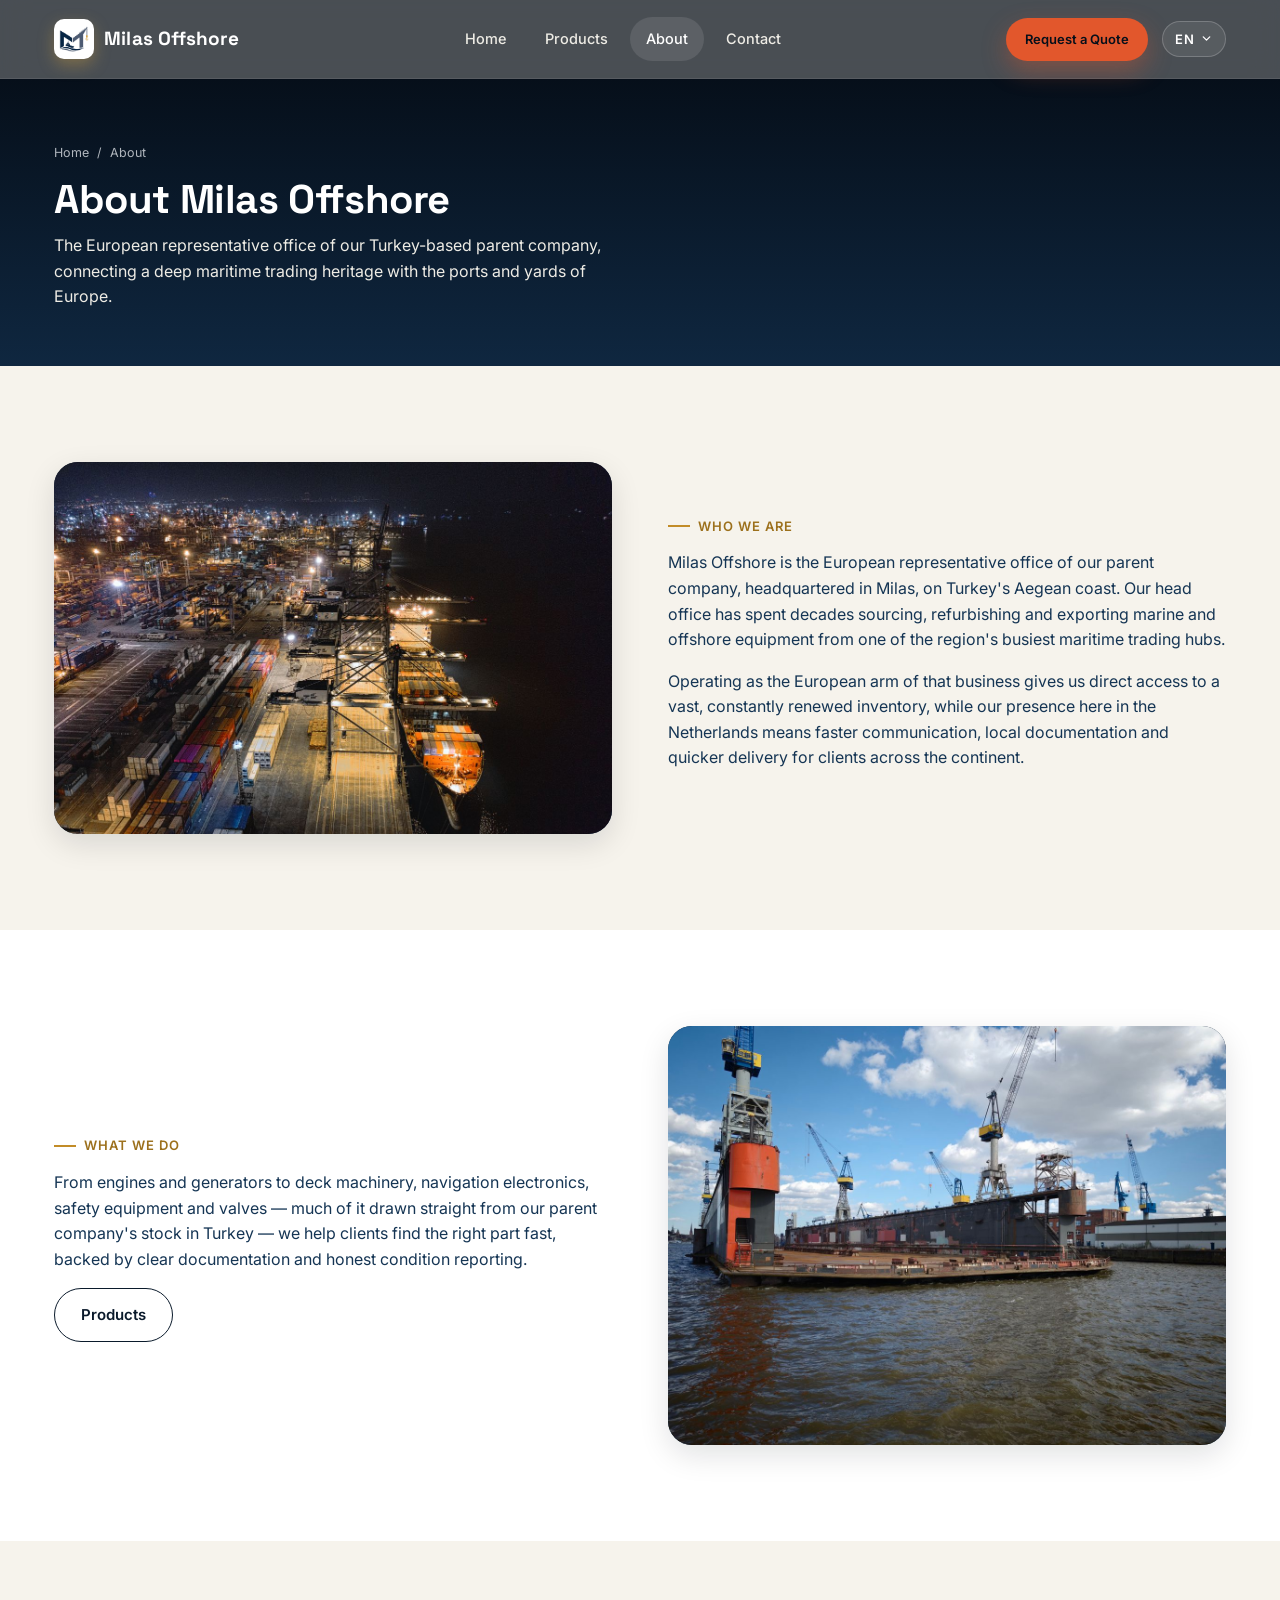
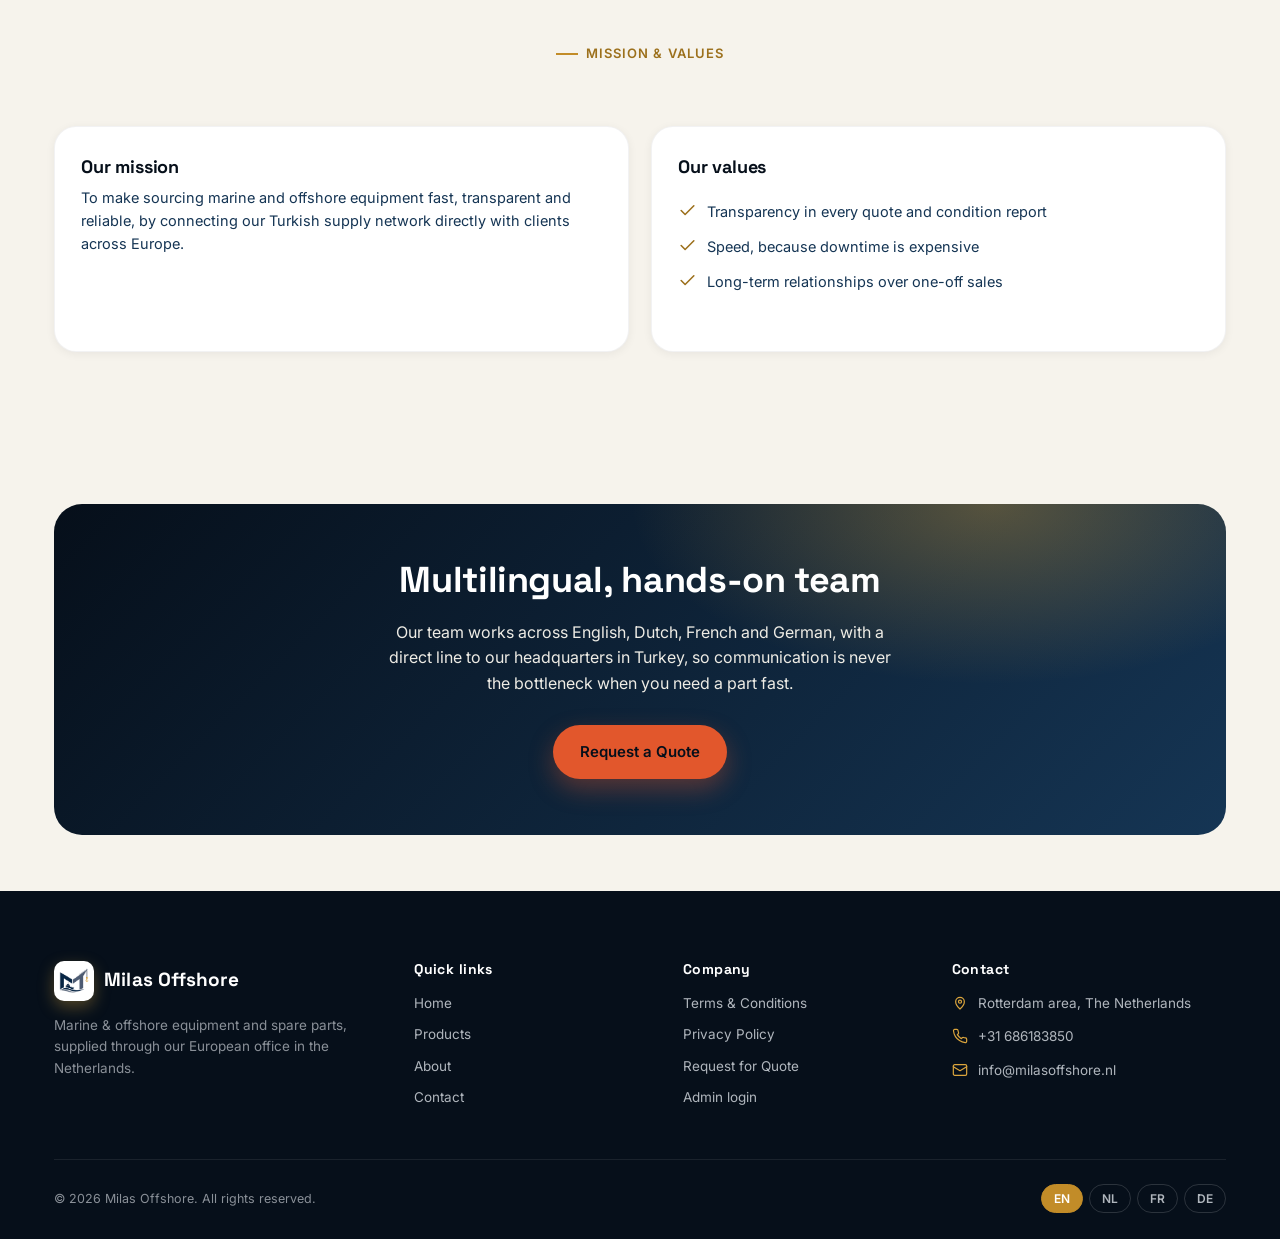
==== about.html @ eb6c444d "Add real photos to About page (port and shipyard)" ====
<!DOCTYPE html>
<html lang="en">
<head>
<meta charset="UTF-8">
<meta name="viewport" content="width=device-width, initial-scale=1.0">
<title data-i18n-title="about_page.title">About | Milas Offshore</title>
<link rel="preconnect" href="https://fonts.googleapis.com">
<link href="https://fonts.googleapis.com/css2?family=Space+Grotesk:wght@500;700&family=Inter:wght@400;500;600;700&display=swap" rel="stylesheet">
<link rel="icon" type="image/png" href="images/favicon.png">
<link rel="stylesheet" href="css/style.css">
</head>
<body>

<header class="site-header">
  <div class="container header-inner">
    <a href="index.html" class="brand">
      <span class="brand-mark"><img src="images/logo-mark.png" alt="Milas Offshore"></span>
      <span class="brand-text" data-i18n="brand.name">Milas Offshore<small data-i18n="brand.sub">Marine &amp; Offshore Supply</small></span>
    </a>
    <nav class="main-nav" data-main-nav>
      <a href="index.html" data-i18n="nav.home">Home</a>
      <a href="products.html" data-i18n="nav.products">Products</a>
      <a href="about.html" data-i18n="nav.about">About</a>
      <a href="contact.html" data-i18n="nav.contact">Contact</a>
    <a href="contact.html" class="nav-cta-mobile" data-i18n="nav.quote">Request a Quote</a>
    </nav>
    <div class="header-actions">
      <a href="contact.html" class="btn btn-primary btn-sm" data-i18n="nav.quote">Request a Quote</a>
      <div class="lang-switch" data-lang-switch>
        <button class="lang-current" data-lang-trigger type="button">
          <span data-lang-label>EN</span>
          <svg viewBox="0 0 24 24" fill="none" stroke="currentColor" stroke-width="2.4"><path d="M6 9l6 6 6-6" stroke-linecap="round" stroke-linejoin="round"/></svg>
        </button>
        <div class="lang-menu">
          <button data-lang-btn="en" type="button">English</button>
          <button data-lang-btn="nl" type="button">Nederlands</button>
          <button data-lang-btn="fr" type="button">Français</button>
          <button data-lang-btn="de" type="button">Deutsch</button>
        </div>
      </div>
      <button class="nav-toggle" data-nav-toggle type="button" aria-label="Menu">
        <svg viewBox="0 0 24 24" fill="none" stroke="currentColor" stroke-width="2"><path d="M4 7h16M4 12h16M4 17h16" stroke-linecap="round"/></svg>
      </button>
    </div>
  </div>
</header>

<section class="page-hero">
  <div class="container">
    <div class="breadcrumb"><a href="index.html" data-i18n="nav.home">Home</a> / <span data-i18n="nav.about">About</span></div>
    <h1 data-i18n="about_page.title">About Milas Offshore</h1>
    <p data-i18n="about_page.lead">The European representative office of our Turkey-based parent company, connecting a deep maritime trading heritage with the ports and yards of Europe.</p>
  </div>
</section>

<section class="section">
  <div class="container split">
    <div class="split-art split-art-photo reveal">
      <img src="images/about-port.jpg" alt="Container port at night">
    </div>
    <div class="reveal">
      <div class="eyebrow" data-i18n="about_page.s1_t">Who we are</div>
      <p data-i18n="about_page.s1_p1">Milas Offshore is the European representative office of our parent company, headquartered in Milas, on Turkey's Aegean coast. Our head office has spent decades sourcing, refurbishing and exporting marine and offshore equipment from one of the region's busiest maritime trading hubs.</p>
      <p data-i18n="about_page.s1_p2">Operating as the European arm of that business gives us direct access to a vast, constantly renewed inventory, while our presence here in the Netherlands means faster communication, local documentation and quicker delivery for clients across the continent.</p>
    </div>
  </div>
</section>

<section class="section" style="background:var(--white);">
  <div class="container split">
    <div class="reveal">
      <div class="eyebrow" data-i18n="about_page.s2_t">What we do</div>
      <p data-i18n="about_page.s2_p1">From engines and generators to deck machinery, navigation electronics, safety equipment and valves — much of it drawn straight from our parent company's stock in Turkey — we help clients find the right part fast, backed by clear documentation and honest condition reporting.</p>
      <a href="products.html" class="btn btn-outline" data-i18n="nav.products">Products</a>
    </div>
    <div class="split-art split-art-photo reveal">
      <img src="images/about-shipyard.jpg" alt="Shipyard with cranes">
    </div>
  </div>
</section>

<section class="section">
  <div class="container">
    <div class="section-head center reveal">
      <div class="eyebrow" data-i18n="about_page.mv_t">Mission &amp; values</div>
    </div>
    <div class="features-grid" style="grid-template-columns:1fr 1fr;">
      <div class="feature-card reveal">
        <h3 data-i18n="about_page.m_t">Our mission</h3>
        <p data-i18n="about_page.m_p">To make sourcing marine and offshore equipment fast, transparent and reliable, by connecting our Turkish supply network directly with clients across Europe.</p>
      </div>
      <div class="feature-card reveal">
        <h3 data-i18n="about_page.v_t">Our values</h3>
        <ul class="checklist">
          <li><svg viewBox="0 0 24 24" fill="none" stroke="currentColor" stroke-width="2"><path d="M20 6L9 17l-5-5" stroke-linecap="round" stroke-linejoin="round"/></svg><span data-i18n="about_page.v1">Transparency in every quote and condition report</span></li>
          <li><svg viewBox="0 0 24 24" fill="none" stroke="currentColor" stroke-width="2"><path d="M20 6L9 17l-5-5" stroke-linecap="round" stroke-linejoin="round"/></svg><span data-i18n="about_page.v2">Speed, because downtime is expensive</span></li>
          <li><svg viewBox="0 0 24 24" fill="none" stroke="currentColor" stroke-width="2"><path d="M20 6L9 17l-5-5" stroke-linecap="round" stroke-linejoin="round"/></svg><span data-i18n="about_page.v3">Long-term relationships over one-off sales</span></li>
        </ul>
      </div>
    </div>
  </div>
</section>

<section class="section-tight">
  <div class="container">
    <div class="cta-banner reveal spotlight">
      <h2 data-i18n="about_page.team_t">Multilingual, hands-on team</h2>
      <p data-i18n="about_page.team_p">Our team works across English, Dutch, French and German, with a direct line to our headquarters in Turkey, so communication is never the bottleneck when you need a part fast.</p>
      <div class="cta-actions">
        <a href="contact.html" class="btn btn-primary" data-i18n="nav.quote">Request a Quote</a>
      </div>
    </div>
  </div>
</section>

<footer class="site-footer">
  <div class="container">
    <div class="footer-grid">
      <div>
        <div class="brand" style="color:#fff;margin-bottom:14px;">
          <span class="brand-mark"><img src="images/logo-mark.png" alt="Milas Offshore"></span>
          <span class="brand-text" data-i18n="brand.name">Milas Offshore</span>
        </div>
        <p data-i18n="footer.tagline">Marine &amp; offshore equipment and spare parts, supplied through our European office in the Netherlands.</p>
      </div>
      <div>
        <h4 data-i18n="footer.links_t">Quick links</h4>
        <div class="footer-links">
          <a href="index.html" data-i18n="footer.l_home">Home</a>
          <a href="products.html" data-i18n="footer.l_products">Products</a>
          <a href="about.html" data-i18n="footer.l_about">About</a>
          <a href="contact.html" data-i18n="footer.l_contact">Contact</a>
        </div>
      </div>
      <div>
        <h4 data-i18n="footer.company_t">Company</h4>
        <div class="footer-links">
          <a href="#" data-i18n="footer.c_terms">Terms &amp; Conditions</a>
          <a href="#" data-i18n="footer.c_privacy">Privacy Policy</a>
          <a href="contact.html" data-i18n="footer.c_rfq">Request for Quote</a>
          <a href="admin.html" data-i18n="footer.l_admin">Admin login</a>
        </div>
      </div>
      <div>
        <h4 data-i18n="footer.contact_t">Contact</h4>
        <ul class="footer-contact">
          <li><svg viewBox="0 0 24 24" fill="none" stroke="currentColor" stroke-width="1.8"><path d="M12 21s-6.5-5.7-6.5-11A6.5 6.5 0 1118.5 10c0 5.3-6.5 11-6.5 11z"/><circle cx="12" cy="10" r="2.3"/></svg><span data-i18n="footer.addr">Rotterdam area, The Netherlands</span></li>
          <li><svg viewBox="0 0 24 24" fill="none" stroke="currentColor" stroke-width="1.8"><path d="M22 16.9v3a2 2 0 01-2.2 2 19.8 19.8 0 01-8.6-3 19.5 19.5 0 01-6-6 19.8 19.8 0 01-3-8.7A2 2 0 014.1 2h3a2 2 0 012 1.7c.1 1 .3 2 .7 2.9a2 2 0 01-.4 2.1L8 10a16 16 0 006 6l1.3-1.4a2 2 0 012.1-.4c.9.4 1.9.6 2.9.7a2 2 0 011.7 2z" stroke-linecap="round" stroke-linejoin="round"/></svg><span data-i18n="footer.phone">+31 686183850</span></li>
          <li><svg viewBox="0 0 24 24" fill="none" stroke="currentColor" stroke-width="1.8"><rect x="2" y="4" width="20" height="16" rx="2"/><path d="M2 7l10 6 10-6" stroke-linecap="round" stroke-linejoin="round"/></svg><span data-i18n="footer.email">info@milasoffshore.nl</span></li>
        </ul>
      </div>
    </div>
    <div class="footer-bottom">
      <span>&copy; <span data-year>2026</span> <span data-i18n="brand.name">Milas Offshore</span>. <span data-i18n="footer.rights">All rights reserved.</span></span>
      <div class="footer-lang">
        <button data-lang-btn="en" type="button">EN</button>
        <button data-lang-btn="nl" type="button">NL</button>
        <button data-lang-btn="fr" type="button">FR</button>
        <button data-lang-btn="de" type="button">DE</button>
      </div>
    </div>
  </div>
</footer>

<script src="js/i18n.js"></script>
<script src="js/main.js"></script>
</body>
</html>
---- css/style.css ----
/* ==========================================================================
   Milas Offshore, Design System
   ========================================================================== */

:root{
  --navy-950:#060f1a;
  --navy-900:#0a1a2b;
  --navy-800:#0f2740;
  --navy-700:#153554;
  --navy-600:#1c4468;
  --steel-400:#8a9098;
  --steel-300:#b0b6bd;
  --steel-100:#eeece5;
  --off-white:#f6f3ec;
  --white:#ffffff;
  --teal-400:#dba53d;
  --teal-500:#c28c28;
  --teal-600:#9c701c;
  --amber-500:#e2572c;
  --amber-600:#c2431e;
  --success:#5a9c6e;

  --font-head: 'Space Grotesk', 'Segoe UI', system-ui, -apple-system, sans-serif;
  --font-body: 'Inter', 'Segoe UI', system-ui, -apple-system, sans-serif;

  --container: 1220px;
  --radius-sm: 8px;
  --radius-md: 14px;
  --radius-lg: 22px;
  --shadow-sm: 0 2px 10px rgba(6,15,26,0.06);
  --shadow-md: 0 10px 30px rgba(6,15,26,0.12);
  --shadow-lg: 0 20px 60px rgba(6,15,26,0.22);
  --ease: cubic-bezier(.22,.9,.32,1);
}

*,*::before,*::after{ box-sizing:border-box; }
html{ scroll-behavior:smooth; }
body{
  margin:0;
  font-family:var(--font-body);
  color:var(--navy-900);
  background:var(--off-white);
  line-height:1.6;
  -webkit-font-smoothing:antialiased;
}
h1,h2,h3,h4{
  font-family:var(--font-head);
  line-height:1.15;
  margin:0 0 .5em;
  letter-spacing:-0.01em;
  color:var(--navy-950);
}
p{ margin:0 0 1em; color:var(--navy-700); }
a{ color:inherit; text-decoration:none; }
img{ max-width:100%; display:block; }
ul{ list-style:none; margin:0; padding:0; }
button{ font-family:inherit; cursor:pointer; }
[data-i18n], [data-i18n-ph]{ transition:opacity .15s ease; }

.container{ width:100%; max-width:var(--container); margin:0 auto; padding:0 24px; }
.section{ padding:96px 0; }
.section-tight{ padding:56px 0; }
@media (max-width:768px){
  .section{ padding:64px 0; }
}

.eyebrow{
  display:inline-flex; align-items:center; gap:8px;
  font-size:13px; font-weight:600; letter-spacing:.08em; text-transform:uppercase;
  color:var(--teal-600);
  margin-bottom:14px;
}
.eyebrow::before{
  content:""; width:22px; height:2px; background:var(--teal-500); display:inline-block;
}
.section-head{ max-width:640px; margin-bottom:48px; }
.section-head.center{ margin-left:auto; margin-right:auto; text-align:center; }
.section-head h2{ font-size:clamp(28px,3.6vw,42px); }
.section-head p{ font-size:17px; }

/* Buttons */
.btn{
  display:inline-flex; align-items:center; justify-content:center; gap:8px;
  padding:14px 26px; border-radius:999px; font-weight:600; font-size:15px;
  border:1px solid transparent; transition:transform .25s var(--ease), box-shadow .25s var(--ease), background .2s ease, color .2s ease, border-color .2s ease;
  white-space:nowrap;
}
.btn-primary{ background:var(--amber-500); color:var(--navy-950); box-shadow:0 10px 24px rgba(226,87,44,.35); }
.btn-primary:hover{ background:var(--amber-600); box-shadow:0 14px 30px rgba(226,87,44,.42); }
.btn-ghost{ background:rgba(255,255,255,.08); color:var(--white); border-color:rgba(255,255,255,.35); backdrop-filter:blur(6px); }
.btn-ghost:hover{ background:rgba(255,255,255,.18); }
.btn-dark{ background:var(--navy-900); color:var(--white); }
.btn-dark:hover{ background:var(--navy-800); transform:translateY(-2px); }
.btn-outline{ background:transparent; color:var(--navy-900); border-color:var(--navy-900); }
.btn-outline:hover{ background:var(--navy-900); color:var(--white); }
.btn-whatsapp{ background:#25D366; color:#fff; box-shadow:0 10px 24px rgba(37,211,102,.35); }
.btn-whatsapp:hover{ background:#1ebe57; transform:translateY(-2px); box-shadow:0 14px 30px rgba(37,211,102,.42); }
.btn-sm{ padding:10px 18px; font-size:13px; }
.btn-block{ width:100%; }

/* ---------------- Header ---------------- */
.site-header{
  position:sticky; top:0; z-index:100;
  background:rgba(6,15,26,.72);
  backdrop-filter:blur(14px) saturate(140%);
  border-bottom:1px solid rgba(255,255,255,.08);
}
.header-inner{ display:flex; align-items:center; justify-content:space-between; height:78px; }
.brand{ display:flex; align-items:center; gap:10px; color:var(--white); }
.brand-mark{
  width:40px; height:40px; border-radius:10px;
  background:#fff;
  display:flex; align-items:center; justify-content:center;
  box-shadow:0 6px 16px rgba(219,165,61,.35);
  padding:5px; flex-shrink:0;
}
.brand-mark svg{ width:22px; height:22px; }
.brand-mark img{ width:100%; height:100%; object-fit:contain; display:block; }
.brand-text{ font-family:var(--font-head); font-weight:700; font-size:19px; letter-spacing:.01em; }
.brand-text small{ display:block; font-family:var(--font-body); font-weight:500; font-size:10.5px; letter-spacing:.14em; text-transform:uppercase; color:var(--steel-300); }

.main-nav{ display:flex; align-items:center; gap:6px; }
.main-nav a{
  color:var(--steel-100); font-size:14.5px; font-weight:500; padding:10px 16px; border-radius:999px;
  transition:background .2s ease, color .2s ease;
}
.main-nav a:hover, .main-nav a.active{ background:rgba(255,255,255,.1); color:var(--white); }

.header-actions{ display:flex; align-items:center; gap:14px; }

.lang-switch{ position:relative; }
.lang-current{
  display:flex; align-items:center; gap:6px;
  color:var(--white); background:rgba(255,255,255,.08); border:1px solid rgba(255,255,255,.2);
  padding:9px 12px; border-radius:999px; font-size:13px; font-weight:600; letter-spacing:.03em;
}
.lang-current svg{ width:13px; height:13px; transition:transform .2s ease; }
.lang-switch.open .lang-current svg{ transform:rotate(180deg); }
.lang-menu{
  position:absolute; top:calc(100% + 8px); right:0; min-width:168px;
  background:var(--white); border-radius:12px; box-shadow:var(--shadow-lg);
  padding:6px; opacity:0; visibility:hidden; transform:translateY(-6px);
  transition:opacity .18s ease, transform .18s ease, visibility .18s ease;
}
.lang-switch.open .lang-menu{ opacity:1; visibility:visible; transform:translateY(0); }
.lang-menu button{
  display:flex; align-items:center; gap:10px; width:100%; padding:10px 12px; border:none; background:none;
  border-radius:8px; font-size:13.5px; font-weight:600; color:var(--navy-800); text-align:left;
}
.lang-menu button:hover{ background:var(--off-white); }
.lang-menu button .flag{ font-size:16px; }
.lang-menu button.is-active{ color:var(--teal-600); background:rgba(194,140,40,.08); }

.nav-toggle{ display:none; width:42px; height:42px; align-items:center; justify-content:center; border-radius:10px; background:rgba(255,255,255,.08); border:1px solid rgba(255,255,255,.2); }
.nav-toggle svg{ width:20px; height:20px; color:#fff; }

@media (max-width:960px){
  /* backdrop-filter on .site-header creates a CSS containing block for any
     fixed-position descendant, which would otherwise trap .main-nav inside
     the header's own box instead of the full viewport, so drop it here and
     rely on a solid background for the sticky header while the menu can open. */
  .site-header{ backdrop-filter:none; background:rgba(6,15,26,.97); }
  .main-nav{ position:fixed; inset:78px 0 0 0; background:var(--navy-950); flex-direction:column; align-items:stretch; padding:18px; gap:2px; transform:translateY(-8px); opacity:0; visibility:hidden; transition:all .25s ease; }
  .main-nav.open{ transform:translateY(0); opacity:1; visibility:visible; }
  .main-nav a{ padding:16px; font-size:16px; border-bottom:1px solid rgba(255,255,255,.06); border-radius:0; }
  .nav-toggle{ display:flex; flex-shrink:0; }
}
@media (max-width:640px){
  .header-actions{ gap:8px; }
  .header-actions .btn-primary{ display:none; }
  .lang-current{ padding:9px 10px; }
  .nav-cta-mobile{ display:block !important; color:var(--amber-500) !important; }
}
.nav-cta-mobile{ display:none; }
@media (max-width:480px){
  .brand-text small{ display:none; }
  .brand-text{ font-size:15px; white-space:nowrap; }
  .header-inner{ height:66px; }
  .main-nav{ inset:66px 0 0 0; }
}

/* ---------------- Hero ---------------- */
.hero{
  position:relative; overflow:hidden; color:var(--white);
  background:
    radial-gradient(1100px 560px at 85% -10%, rgba(219,165,61,.30), transparent 60%),
    radial-gradient(900px 500px at -10% 110%, rgba(28,68,104,.55), transparent 60%),
    linear-gradient(180deg, var(--navy-950), var(--navy-900) 60%, var(--navy-800));
  padding:120px 0 60px;
}
.hero::before{
  content:""; position:absolute; inset:0; opacity:.35; pointer-events:none;
  background-image:
    linear-gradient(rgba(255,255,255,.045) 1px, transparent 1px),
    linear-gradient(90deg, rgba(255,255,255,.045) 1px, transparent 1px);
  background-size:44px 44px;
  mask-image:linear-gradient(180deg, transparent, rgba(0,0,0,.9) 30%, transparent 85%);
}
.hero-grid{ position:relative; display:grid; grid-template-columns:1.05fr .95fr; gap:48px; align-items:center; }
@media (max-width:960px){ .hero-grid{ grid-template-columns:1fr; } }

.hero-badge{
  display:inline-flex; align-items:center; gap:8px; padding:8px 14px; border-radius:999px;
  background:rgba(255,255,255,.08); border:1px solid rgba(255,255,255,.18); font-size:12.5px; font-weight:600;
  letter-spacing:.04em; margin-bottom:22px; color:var(--teal-400);
}
.hero-badge .dot{ width:7px; height:7px; border-radius:50%; background:var(--teal-400); box-shadow:0 0 0 4px rgba(219,165,61,.25); }
.hero h1{ font-size:clamp(36px,5vw,58px); color:var(--white); margin-bottom:22px; }
.hero h1 em{ font-style:normal; background:linear-gradient(90deg,var(--teal-400),#f0d9a0); -webkit-background-clip:text; background-clip:text; color:transparent; }
.hero p.lead{ font-size:18px; color:var(--steel-100); max-width:520px; margin-bottom:34px; }
.hero-ctas{ display:flex; flex-wrap:wrap; gap:14px; margin-bottom:52px; }

.hero-stats{ display:grid; grid-template-columns:repeat(2,1fr); gap:14px; max-width:320px; }
.stat{ padding:16px 6px; border-radius:14px; background:rgba(255,255,255,.05); border:1px solid rgba(255,255,255,.1); text-align:left; }
.stat b{ display:block; font-family:var(--font-head); font-size:clamp(20px,2.4vw,28px); color:var(--white); }
.stat span{ font-size:12px; color:var(--steel-300); }
@media (max-width:640px){ .hero-stats{ grid-template-columns:repeat(2,1fr);} }

.hero-visual{ position:relative; }
.hero-panel{
  position:relative; border-radius:24px; background:linear-gradient(160deg, rgba(255,255,255,.09), rgba(255,255,255,.02));
  border:1px solid rgba(255,255,255,.14); padding:26px; box-shadow:var(--shadow-lg);
}
.hero-panel svg{ width:100%; height:auto; display:block; }
.hero-float{
  position:absolute; padding:12px 16px; border-radius:14px; background:var(--white); color:var(--navy-900);
  box-shadow:var(--shadow-lg); display:flex; align-items:center; gap:10px; font-size:13px; font-weight:700;
  animation:float 5s ease-in-out infinite;
}
.hero-float.f1{ top:-18px; left:-18px; animation-delay:.2s; }
.hero-float.f2{ bottom:-16px; right:-14px; animation-delay:1s; }
.hero-float .ico{ width:34px; height:34px; border-radius:10px; display:flex; align-items:center; justify-content:center; background:rgba(194,140,40,.12); color:var(--teal-600); }
.hero-float .ico svg{ width:18px; height:18px; }
.hero-float small{ display:block; font-weight:500; color:var(--steel-400); font-size:11px; }
@keyframes float{ 0%,100%{ transform:translateY(0);} 50%{ transform:translateY(-10px);} }

.scroll-cue{ position:relative; margin-top:40px; display:flex; align-items:center; gap:10px; color:var(--steel-300); font-size:12.5px; letter-spacing:.05em; }
.scroll-cue .line{ width:34px; height:1px; background:rgba(255,255,255,.35); position:relative; overflow:hidden; }
.scroll-cue .line::after{ content:""; position:absolute; inset:0; width:40%; background:var(--teal-400); animation:scrollx 1.8s ease-in-out infinite; }
@keyframes scrollx{ 0%{ transform:translateX(-100%);} 100%{ transform:translateX(250%);} }

/* ---------------- Trust strip ---------------- */
.trust-strip{ background:var(--navy-900); padding:22px 0; border-top:1px solid rgba(255,255,255,.06); }
.trust-strip .container{ display:flex; align-items:center; justify-content:center; gap:44px; flex-wrap:wrap; }
.trust-strip span{ color:var(--steel-400); font-size:12.5px; letter-spacing:.14em; text-transform:uppercase; font-weight:600; }

/* ---------------- Feature cards ---------------- */
.features-grid{ display:grid; grid-template-columns:repeat(4,1fr); gap:22px; }
@media (max-width:960px){ .features-grid{ grid-template-columns:repeat(2,1fr);} }
@media (max-width:560px){ .features-grid{ grid-template-columns:1fr;} }
.feature-card{
  background:var(--white); border-radius:var(--radius-lg); padding:30px 26px; box-shadow:var(--shadow-sm);
  border:1px solid rgba(6,15,26,.05); transition:transform .3s var(--ease), box-shadow .3s var(--ease);
}
.feature-card:hover{ transform:translateY(-6px); box-shadow:var(--shadow-md); }
.feature-ico{
  width:52px; height:52px; border-radius:14px; display:flex; align-items:center; justify-content:center;
  background:linear-gradient(135deg,var(--navy-800),var(--navy-600)); color:var(--teal-400); margin-bottom:18px;
}
.feature-ico svg{ width:26px; height:26px; }
.feature-card h3{ font-size:18px; margin-bottom:8px; }
.feature-card p{ font-size:14.5px; margin:0; }

/* ---------------- reveal ---------------- */
.reveal{ opacity:0; transform:translateY(26px); transition:opacity .7s var(--ease), transform .7s var(--ease); }
.reveal.in{ opacity:1; transform:translateY(0); }
.stagger > *{ transition-delay:calc(var(--i,0) * 80ms); }

/* ---------------- Products / catalog ---------------- */
.catalog-toolbar{
  display:flex; gap:14px; flex-wrap:wrap; align-items:center; justify-content:space-between;
  background:var(--white); border-radius:18px; padding:16px; box-shadow:var(--shadow-sm); margin-bottom:34px;
  border:1px solid rgba(6,15,26,.05);
}
.search-box{ position:relative; flex:1; min-width:220px; }
.search-box svg{ position:absolute; left:14px; top:50%; transform:translateY(-50%); width:17px; height:17px; color:var(--steel-400); }
.search-box input{
  width:100%; padding:12px 14px 12px 40px; border-radius:999px; border:1px solid rgba(6,15,26,.12);
  font-size:14px; font-family:inherit; background:var(--off-white);
}
.search-box input:focus{ outline:2px solid var(--teal-400); outline-offset:1px; }
.filter-chips{ display:flex; gap:8px; flex-wrap:wrap; }
.chip{
  display:inline-flex; align-items:center; gap:6px;
  padding:9px 16px; border-radius:999px; background:var(--off-white); border:1px solid rgba(6,15,26,.1);
  font-size:13px; font-weight:600; color:var(--navy-700); transition:all .2s ease;
}
.chip svg{ width:13px; height:13px; flex-shrink:0; }
.chip.is-active, .chip:hover{ background:var(--navy-900); color:var(--white); border-color:var(--navy-900); }

.product-grid{ display:grid; grid-template-columns:repeat(3,1fr); gap:24px; }
@media (max-width:960px){ .product-grid{ grid-template-columns:repeat(2,1fr);} }
@media (max-width:640px){ .product-grid{ grid-template-columns:1fr;} }

.product-card{
  background:var(--white); border-radius:var(--radius-lg); overflow:hidden; box-shadow:var(--shadow-sm);
  border:1px solid rgba(6,15,26,.05); transition:transform .3s var(--ease), box-shadow .3s var(--ease); display:flex; flex-direction:column;
}
.product-card:hover{ transform:translateY(-6px); box-shadow:var(--shadow-md); }
.product-card-link{ display:flex; flex-direction:column; flex:1; color:inherit; text-decoration:none; }
.product-thumb{
  aspect-ratio:4/3; position:relative; display:flex; align-items:center; justify-content:center;
  background:linear-gradient(145deg,var(--navy-800),var(--navy-600));
}
.product-thumb svg{ width:46%; height:46%; color:rgba(255,255,255,.85); }
.product-thumb.has-photo{ background:var(--navy-950); }
.product-thumb img{ width:100%; height:100%; object-fit:cover; display:block; }
.product-badge{ position:absolute; top:12px; left:12px; background:rgba(255,255,255,.92); color:var(--navy-900); font-size:11px; font-weight:700; padding:5px 10px; border-radius:999px; text-transform:uppercase; letter-spacing:.04em; }
.product-cond{ position:absolute; top:12px; right:12px; background:var(--teal-500); color:#fff; font-size:11px; font-weight:700; padding:5px 10px; border-radius:999px; }
.product-body{ padding:20px 20px 0; display:flex; flex-direction:column; gap:8px; flex:1; }
.product-body h3{ font-size:16.5px; margin:0; }
.product-body p{ font-size:13.5px; margin:0; flex:1; }
.product-meta{ display:flex; align-items:center; gap:8px; margin:14px 20px 20px; padding-top:14px; border-top:1px dashed rgba(6,15,26,.1); }
.product-meta .btn-outline{ flex:1; }
.product-meta .btn-whatsapp{ padding:10px 12px; flex-shrink:0; }
.product-loc{ font-size:12px; color:var(--steel-400); display:flex; align-items:center; gap:5px; }
.product-loc svg{ width:13px; height:13px; }

.empty-state{ text-align:center; padding:60px 20px; color:var(--steel-400); }

/* ---------------- Process / steps ---------------- */
.steps{ display:grid; grid-template-columns:repeat(3,1fr); gap:22px; counter-reset:step; }
@media (max-width:900px){ .steps{ grid-template-columns:repeat(2,1fr);} }
@media (max-width:520px){ .steps{ grid-template-columns:1fr;} }
.step{ position:relative; padding:28px 22px; border-radius:18px; background:var(--white); border:1px solid rgba(6,15,26,.06); }
.step-num{ font-family:var(--font-head); font-size:32px; color:rgba(15,39,64,.12); font-weight:700; margin-bottom:6px; }
.step h3{ font-size:16px; margin-bottom:6px; }
.step p{ font-size:13.5px; margin:0; }

/* ---------------- Split / about teaser ---------------- */
.split{ display:grid; grid-template-columns:1fr 1fr; gap:56px; align-items:center; }
@media (max-width:900px){ .split{ grid-template-columns:1fr; } }
.split-art{
  border-radius:24px; background:linear-gradient(160deg,var(--navy-900),var(--navy-700)); padding:34px;
  display:flex; align-items:center; justify-content:center; min-height:320px; box-shadow:var(--shadow-md);
}
.split-art svg{ width:80%; height:auto; }
.split-art-photo{ padding:0; overflow:hidden; }
.split-art-photo img{ width:100%; height:100%; min-height:320px; object-fit:cover; display:block; }

.detail-gallery-main{
  border-radius:24px; overflow:hidden; background:var(--navy-950); box-shadow:var(--shadow-md);
  aspect-ratio:4/3; display:flex; align-items:center; justify-content:center;
}
.detail-gallery-main img{ width:100%; height:100%; object-fit:cover; display:block; }
.detail-gallery-thumbs{ display:flex; gap:10px; margin-top:12px; flex-wrap:wrap; }
.detail-gallery-thumb{
  width:64px; height:64px; border-radius:10px; overflow:hidden; padding:0; border:2px solid transparent;
  background:var(--navy-950); cursor:pointer; opacity:.65; transition:opacity .2s ease, border-color .2s ease;
}
.detail-gallery-thumb img{ width:100%; height:100%; object-fit:cover; display:block; }
.detail-gallery-thumb:hover{ opacity:.9; }
.detail-gallery-thumb.is-active{ opacity:1; border-color:var(--teal-500); }

.checklist{ display:flex; flex-direction:column; gap:12px; margin:22px 0 28px; }
.checklist li{ display:flex; align-items:flex-start; gap:10px; font-size:14.5px; color:var(--navy-700); }
.checklist svg{ width:19px; height:19px; color:var(--teal-600); flex-shrink:0; margin-top:1px; }

/* ---------------- CTA banner ---------------- */
.cta-banner{
  border-radius:28px; padding:56px; text-align:center; color:var(--white); position:relative; overflow:hidden;
  background:linear-gradient(135deg,var(--navy-950),var(--navy-700));
}
.cta-banner::after{ content:""; position:absolute; inset:0; background:radial-gradient(600px 300px at 80% 0%, rgba(219,165,61,.35), transparent 60%); }
.cta-banner > *{ position:relative; }
.cta-banner h2{ color:var(--white); font-size:clamp(24px,3.4vw,36px); }
.cta-banner p{ color:var(--steel-100); max-width:520px; margin:0 auto 28px; }
.cta-actions{ display:flex; gap:14px; justify-content:center; flex-wrap:wrap; }

/* ---------------- Footer ---------------- */
.site-footer{ background:var(--navy-950); color:var(--steel-300); padding:70px 0 26px; }
.footer-grid{ display:grid; grid-template-columns:1.4fr 1fr 1fr 1.2fr; gap:40px; margin-bottom:50px; }
@media (max-width:860px){ .footer-grid{ grid-template-columns:1fr 1fr; } }
@media (max-width:560px){ .footer-grid{ grid-template-columns:1fr; } }
.footer-grid h4{ color:var(--white); font-size:14px; letter-spacing:.03em; margin-bottom:16px; }
.footer-grid p{ color:var(--steel-400); font-size:13.5px; }
.footer-links{ display:flex; flex-direction:column; gap:10px; }
.footer-links a{ font-size:13.5px; color:var(--steel-300); transition:color .2s ease; }
.footer-links a:hover{ color:var(--teal-400); }
.footer-contact li{ display:flex; gap:10px; font-size:13.5px; margin-bottom:12px; align-items:flex-start; }
.footer-contact svg{ width:16px; height:16px; color:var(--teal-400); flex-shrink:0; margin-top:2px; }
.footer-bottom{ border-top:1px solid rgba(255,255,255,.08); padding-top:24px; display:flex; justify-content:space-between; align-items:center; flex-wrap:wrap; gap:12px; font-size:12.5px; color:var(--steel-400); }
.footer-lang{ display:flex; gap:6px; }
.footer-lang button{ background:none; border:1px solid rgba(255,255,255,.15); color:var(--steel-300); padding:6px 12px; border-radius:999px; font-size:12px; font-weight:600; }
.footer-lang button.is-active{ background:var(--teal-500); color:#fff; border-color:var(--teal-500); }

/* ---------------- Page hero (inner pages) ---------------- */
.page-hero{
  color:var(--white); padding:64px 0 56px;
  background:linear-gradient(180deg,var(--navy-950),var(--navy-800));
  position:relative; overflow:hidden;
}
.page-hero .container{ position:relative; }
.breadcrumb{ font-size:12.5px; color:var(--steel-300); margin-bottom:14px; display:flex; gap:8px; align-items:center; }
.page-hero h1{ color:var(--white); font-size:clamp(28px,4vw,40px); margin-bottom:10px; }
.page-hero p{ color:var(--steel-100); max-width:560px; margin:0; }

/* ---------------- Forms ---------------- */
.form-card{ background:var(--white); border-radius:var(--radius-lg); padding:36px; box-shadow:var(--shadow-md); border:1px solid rgba(6,15,26,.05); }
.form-row{ display:grid; grid-template-columns:1fr 1fr; gap:18px; }
@media (max-width:600px){ .form-row{ grid-template-columns:1fr; } }
.field{ margin-bottom:18px; }
.field label{ display:block; font-size:13px; font-weight:600; margin-bottom:7px; color:var(--navy-800); }
.field input, .field select, .field textarea{
  width:100%; padding:12px 14px; border-radius:10px; border:1px solid rgba(6,15,26,.15); font-family:inherit; font-size:14.5px;
  background:var(--off-white);
}
.field input:focus, .field select:focus, .field textarea:focus{ outline:2px solid var(--teal-400); outline-offset:1px; background:#fff; }
.field textarea{ resize:vertical; min-height:120px; }
.field-hint{ font-size:12px; color:var(--steel-400); margin-top:6px; }
.form-note{ display:flex; gap:10px; align-items:flex-start; background:rgba(194,140,40,.08); border:1px solid rgba(194,140,40,.25); padding:14px 16px; border-radius:12px; font-size:13px; color:var(--navy-800); margin-top:18px; }
.form-note svg{ width:18px; height:18px; color:var(--teal-600); flex-shrink:0; margin-top:1px; }

.contact-info-card{ background:var(--navy-950); color:var(--white); border-radius:var(--radius-lg); padding:34px; }
.contact-info-card h3{ color:var(--white); }
.contact-info-card ul{ display:flex; flex-direction:column; gap:18px; margin-top:22px; }
.contact-info-card li{ display:flex; gap:14px; align-items:flex-start; }
.contact-info-card .ico{ width:38px; height:38px; border-radius:10px; background:rgba(219,165,61,.15); color:var(--teal-400); display:flex; align-items:center; justify-content:center; flex-shrink:0; }
.contact-info-card .ico svg{ width:18px; height:18px; }
.contact-info-card b{ display:block; font-size:14px; color:#fff; }
.contact-info-card span{ font-size:13px; color:var(--steel-300); }

/* ---------------- Toast ---------------- */
.toast{
  position:fixed; bottom:24px; right:24px; background:var(--navy-950); color:#fff; padding:16px 20px; border-radius:12px;
  box-shadow:var(--shadow-lg); display:flex; gap:12px; align-items:center; transform:translateY(30px); opacity:0; pointer-events:none;
  transition:all .35s var(--ease); z-index:200; max-width:320px;
}
.toast.show{ transform:translateY(0); opacity:1; }
.toast svg{ width:20px; height:20px; color:var(--teal-400); flex-shrink:0; }

/* ---------------- Admin ---------------- */
.admin-shell{ min-height:100vh; background:var(--off-white); }
.admin-login{ min-height:100vh; display:flex; align-items:center; justify-content:center; background:linear-gradient(180deg,var(--navy-950),var(--navy-800)); padding:24px; }
.admin-login-card{ background:#fff; border-radius:20px; padding:40px; width:100%; max-width:380px; box-shadow:var(--shadow-lg); }
.admin-topbar{ background:var(--navy-950); color:#fff; padding:16px 0; }
.admin-topbar .container{ display:flex; align-items:center; justify-content:space-between; }
.admin-layout{ display:grid; grid-template-columns:260px 1fr; min-height:calc(100vh - 65px); }
@media (max-width:860px){ .admin-layout{ grid-template-columns:1fr; } }
.admin-side{ background:#fff; border-right:1px solid rgba(6,15,26,.08); padding:26px 18px; }
.admin-side a{ display:flex; align-items:center; gap:10px; padding:11px 14px; border-radius:10px; font-size:14px; font-weight:600; color:var(--navy-700); margin-bottom:4px; }
.admin-side a.active, .admin-side a:hover{ background:var(--navy-950); color:#fff; }
.admin-main{ padding:34px; }
.admin-card{ background:#fff; border-radius:16px; padding:26px; box-shadow:var(--shadow-sm); border:1px solid rgba(6,15,26,.05); margin-bottom:22px; }
.admin-stat-row{ display:grid; grid-template-columns:repeat(4,1fr); gap:18px; margin-bottom:26px; }
@media (max-width:760px){ .admin-stat-row{ grid-template-columns:repeat(2,1fr); } }
.admin-stat{ background:#fff; border-radius:14px; padding:20px; box-shadow:var(--shadow-sm); border:1px solid rgba(6,15,26,.05); }
.admin-stat b{ font-family:var(--font-head); font-size:26px; display:block; }
.admin-stat span{ font-size:12.5px; color:var(--steel-400); }
.admin-table{ width:100%; border-collapse:collapse; font-size:13.5px; }
.admin-table th{ text-align:left; padding:10px 12px; color:var(--steel-400); font-weight:600; font-size:12px; text-transform:uppercase; letter-spacing:.04em; border-bottom:1px solid rgba(6,15,26,.08); }
.admin-table td{ padding:12px; border-bottom:1px solid rgba(6,15,26,.06); vertical-align:middle; }
.admin-table tr:hover td{ background:rgba(194,140,40,.04); }
.pill{ padding:4px 10px; border-radius:999px; font-size:11.5px; font-weight:700; }
.pill.ok{ background:rgba(47,191,113,.14); color:#1e8f52; }
.pill.new{ background:rgba(226,87,44,.16); color:#c25b1e; }
.row-actions{ display:flex; gap:8px; }
.icon-btn{ width:32px; height:32px; border-radius:8px; border:1px solid rgba(6,15,26,.1); background:#fff; display:flex; align-items:center; justify-content:center; }
.icon-btn svg{ width:15px; height:15px; }
.icon-btn:hover{ background:var(--off-white); }
.icon-btn.danger:hover{ background:#fdeceb; border-color:#f3b4ac; color:#c0392b; }

/* ==========================================================================
   Creative motion system
   ========================================================================== */

/* Cursor spotlight: a soft light that follows the pointer on dark/callout
   sections, updated via CSS vars --sx/--sy set from JS in main.js */
.spotlight{ position:relative; }
.spotlight::before{
  content:""; position:absolute; inset:0; pointer-events:none; opacity:0; transition:opacity .5s ease;
  background:radial-gradient(480px circle at var(--sx,50%) var(--sy,20%), rgba(219,165,61,.16), transparent 62%);
  z-index:0;
}
.spotlight.spot-active::before{ opacity:1; }
.spotlight > .container, .spotlight > *{ position:relative; z-index:1; }
.feature-card.spotlight::before{ background:radial-gradient(280px circle at var(--sx,50%) var(--sy,20%), rgba(219,165,61,.28), transparent 65%); }

/* Magnetic buttons: base transition, movement applied via inline transform from JS */
.btn{ will-change:transform; transition:transform .25s var(--ease), box-shadow .25s var(--ease), background .2s ease, color .2s ease, border-color .2s ease; }

/* Infinite marquee strip */
.marquee-wrap{ overflow:hidden; background:var(--navy-900); border-top:1px solid rgba(255,255,255,.06); border-bottom:1px solid rgba(255,255,255,.06); padding:18px 0; }
.marquee-track{ display:flex; gap:52px; width:max-content; animation:marquee 28s linear infinite; }
.marquee-track span{ display:flex; align-items:center; gap:10px; color:var(--steel-300); font-size:13px; font-weight:600; letter-spacing:.07em; text-transform:uppercase; white-space:nowrap; }
.marquee-track span svg{ width:16px; height:16px; color:var(--teal-400); flex-shrink:0; }
@keyframes marquee{ from{ transform:translateX(0);} to{ transform:translateX(-50%);} }
.marquee-wrap:hover .marquee-track{ animation-play-state:paused; }
@media (prefers-reduced-motion:reduce){ .marquee-track{ animation:none; } }

/* Ambient hero waves (full-width band beneath hero content) */
.hero-waves{ position:relative; height:64px; margin-top:24px; overflow:hidden; pointer-events:none; }
.hero-waves svg{ position:absolute; bottom:0; left:0; width:220%; height:100%; }
.hero-waves .wave1{ animation:wave-drift 22s linear infinite; }
.hero-waves .wave2{ animation:wave-drift 34s linear infinite reverse; opacity:.7; }
@keyframes wave-drift{ from{ transform:translateX(0);} to{ transform:translateX(-45.45%);} }

/* Ambient waves inside the hero illustration panel */
.wave-loop{ animation:panel-wave-drift 9s linear infinite; }
.wave-loop-b{ animation-duration:14s; animation-direction:reverse; }
@keyframes panel-wave-drift{ from{ transform:translateX(0);} to{ transform:translateX(-50%);} }

/* Ship bobs gently on the waves */
.ship-bob{ animation:ship-bob 4.5s ease-in-out infinite; transform-origin:240px 300px; }
@keyframes ship-bob{ 0%,100%{ transform:translateY(0) rotate(0deg);} 50%{ transform:translateY(-6px) rotate(.6deg);} }

/* Cabin lights blink softly */
.cabin-light{ animation:cabin-blink 2.4s ease-in-out infinite; }
@keyframes cabin-blink{ 0%,100%{ opacity:.5;} 50%{ opacity:1;} }

/* Radar-style pulse ring on the hero panel glow */
.pulse-ring{ animation:pulse-ring 2.6s ease-out infinite; transform-origin:360px 70px; }
@keyframes pulse-ring{ 0%{ transform:scale(.85); opacity:.9;} 100%{ transform:scale(1.5); opacity:0;} }

/* 3D tilt on the hero illustration panel, driven by JS via inline transform */
.hero-visual{ perspective:1200px; }
.hero-panel{ transition:transform .2s ease-out; transform-style:preserve-3d; will-change:transform; }

/* Rising bubble particles inside the hero, generated by JS */
.bubble-field{ position:absolute; inset:0; overflow:hidden; pointer-events:none; z-index:0; }
.bubble{ position:absolute; bottom:-30px; border-radius:50%; background:rgba(219,165,61,.16); border:1px solid rgba(219,165,61,.28); animation:bubble-rise linear infinite; }
@keyframes bubble-rise{
  0%{ transform:translateY(0) translateX(0) scale(1); opacity:0; }
  8%{ opacity:.75; }
  100%{ transform:translateY(-620px) translateX(var(--drift,20px)) scale(1.4); opacity:0; }
}
@media (prefers-reduced-motion:reduce){
  .ship-bob, .wave-loop, .pulse-ring, .cabin-light, .bubble, .hero-waves svg{ animation:none !important; }
}

/* Bento-style feature grid */
.features-grid{ display:grid; grid-template-columns:1.3fr 1fr 1fr; grid-auto-rows:minmax(160px,auto); gap:22px; }
.feature-card-lg{ grid-row:1 / 3; display:flex; flex-direction:column; justify-content:center; background:linear-gradient(160deg,var(--navy-900),var(--navy-700)); border-color:transparent; }
.feature-card-lg h3, .feature-card-lg p{ color:var(--white); }
.feature-card-lg p{ color:var(--steel-100); }
.feature-card-lg .feature-ico{ background:rgba(255,255,255,.12); color:var(--teal-400); }
.feature-card-wide{ grid-column:2 / 4; display:flex; align-items:center; gap:22px; }
.feature-card-wide:last-child{ grid-row:1 / 3; }
.feature-card-wide .feature-ico{ margin-bottom:0; flex-shrink:0; }
@media (max-width:960px){
  .features-grid{ grid-template-columns:1fr 1fr; }
  .feature-card-lg{ grid-column:1/3; grid-row:auto; flex-direction:row; align-items:center; gap:22px; }
  .feature-card-wide{ grid-column:1/3; }
}
@media (max-width:640px){
  .features-grid{ grid-template-columns:1fr; }
  .feature-card-lg{ grid-column:auto; flex-direction:column; align-items:flex-start; }
  .feature-card-wide{ grid-column:auto; flex-direction:column; align-items:flex-start; }
}

/* Animated connector line running through the "how it works" steps */
.steps{ position:relative; }
.steps::before{
  content:""; position:absolute; top:44px; left:8%; right:8%; height:2px;
  background:linear-gradient(90deg, transparent, var(--teal-400) 20%, var(--teal-400) 80%, transparent);
  background-size:220% 100%; opacity:.55; z-index:0;
  animation:steps-shimmer 3.6s linear infinite;
}
@media (max-width:900px){ .steps::before{ display:none; } }
@keyframes steps-shimmer{ from{ background-position:220% 0;} to{ background-position:-220% 0;} }
.step{ z-index:1; }
.step-num{ position:relative; }
.step-num::after{
  content:""; position:absolute; left:2px; top:8px; width:9px; height:9px; border-radius:50%;
  background:var(--teal-400); box-shadow:0 0 0 4px rgba(219,165,61,.2);
}

/* util */
.text-center{ text-align:center; }
.mt-0{ margin-top:0; }
.flex{ display:flex; }
.gap-8{ gap:8px; }
.small-muted{ font-size:12.5px; color:var(--steel-400); }
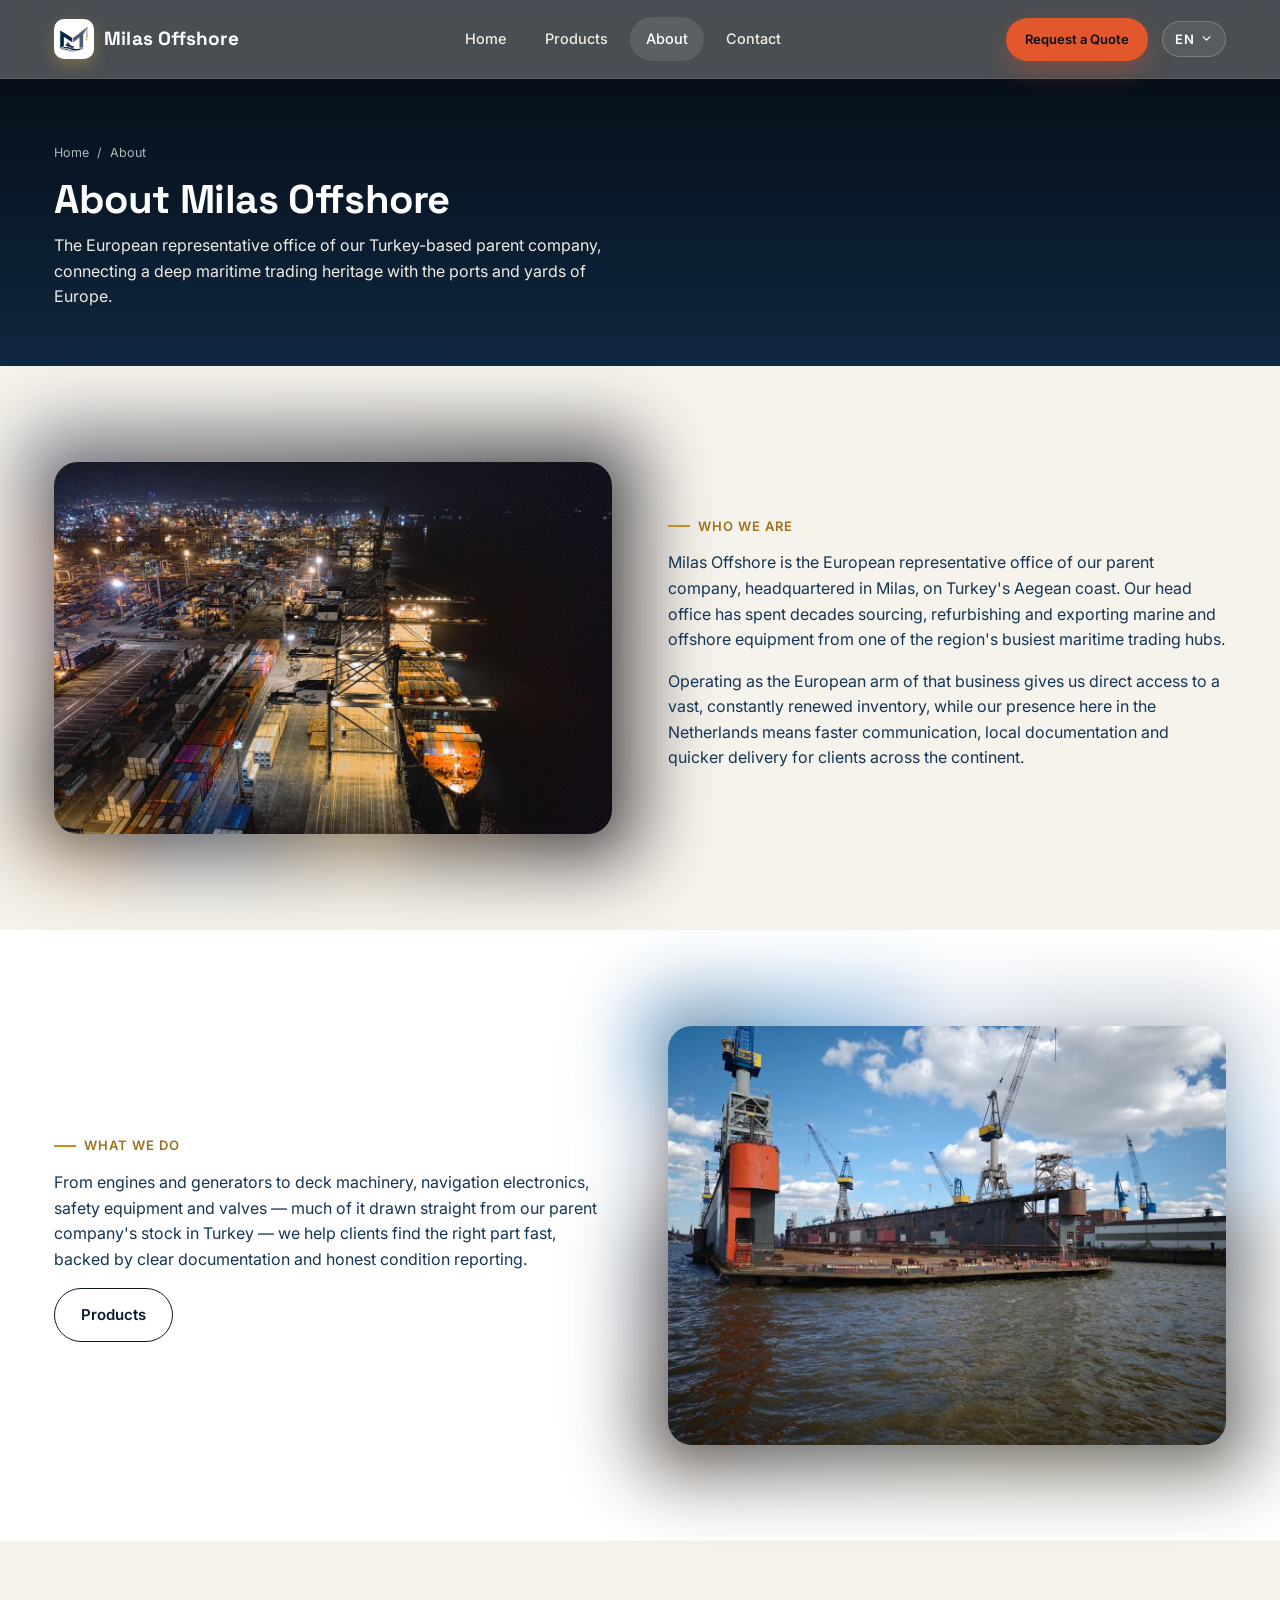
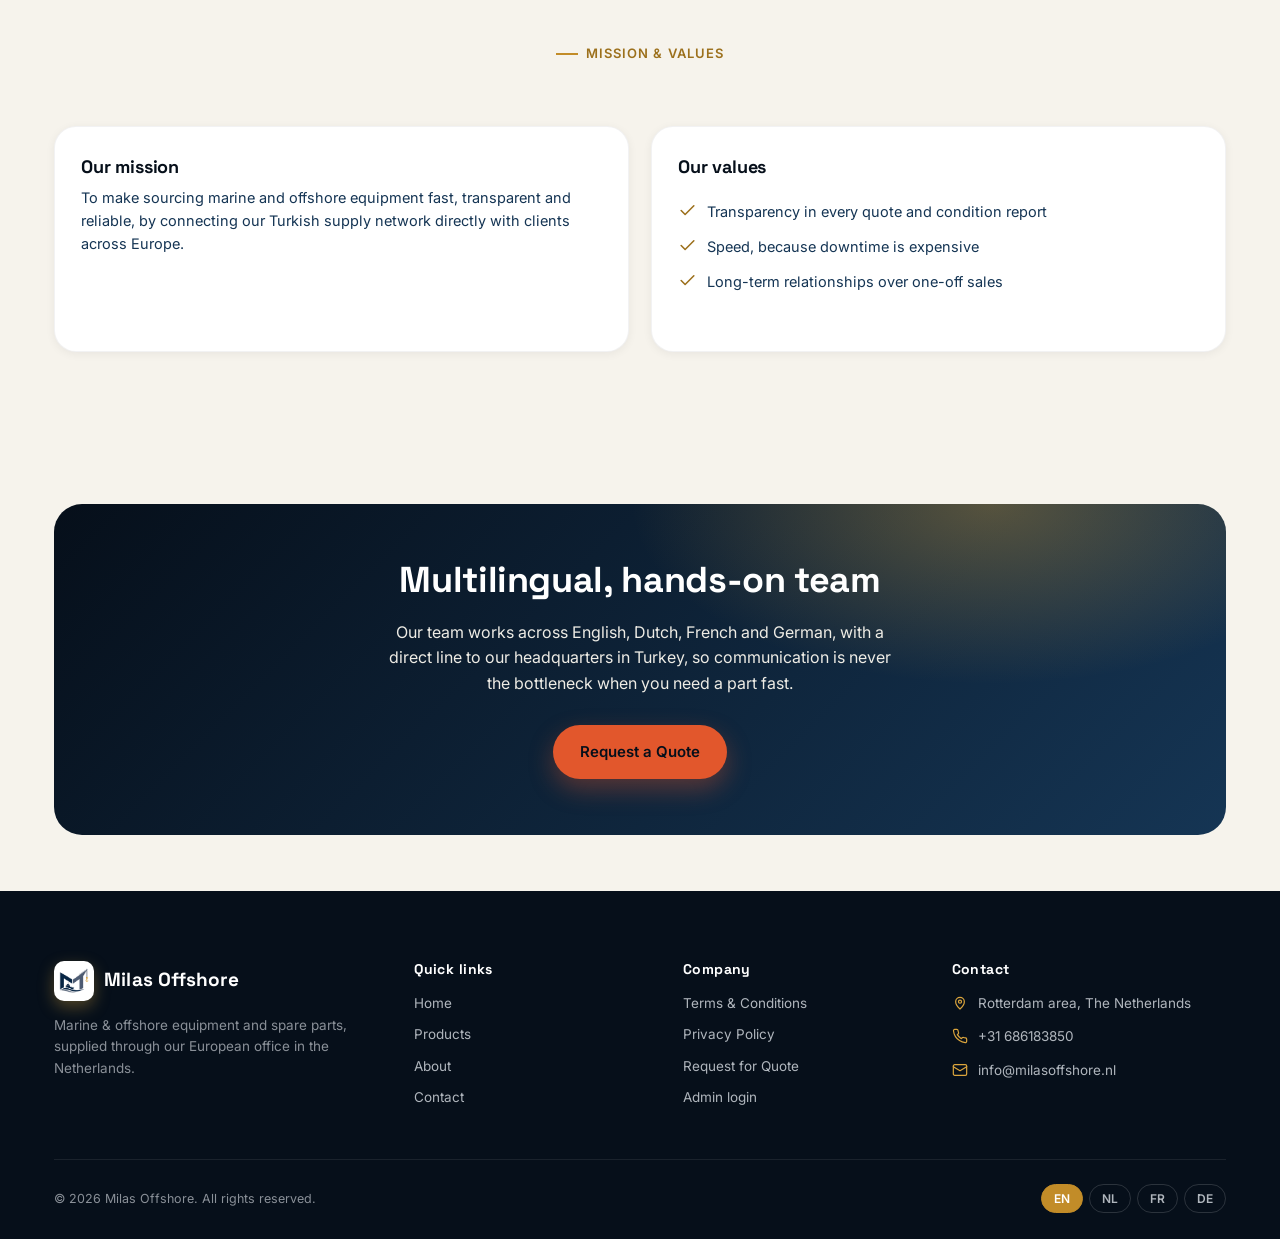
==== commit 98e3e2ae: "Add soft ambient glow behind About page photos" ====
--- a/about.html
+++ b/about.html
@@ -55,7 +55,7 @@
 
 <section class="section">
   <div class="container split">
-    <div class="split-art split-art-photo reveal">
+    <div class="split-art split-art-photo reveal" style="--glow-img:url(../images/about-port.jpg);">
       <img src="images/about-port.jpg" alt="Container port at night">
     </div>
     <div class="reveal">
@@ -73,7 +73,7 @@
       <p data-i18n="about_page.s2_p1">From engines and generators to deck machinery, navigation electronics, safety equipment and valves — much of it drawn straight from our parent company's stock in Turkey — we help clients find the right part fast, backed by clear documentation and honest condition reporting.</p>
       <a href="products.html" class="btn btn-outline" data-i18n="nav.products">Products</a>
     </div>
-    <div class="split-art split-art-photo reveal">
+    <div class="split-art split-art-photo reveal" style="--glow-img:url(../images/about-shipyard.jpg);">
       <img src="images/about-shipyard.jpg" alt="Shipyard with cranes">
     </div>
   </div>
--- a/css/style.css
+++ b/css/style.css
@@ -335,8 +335,16 @@
   display:flex; align-items:center; justify-content:center; min-height:320px; box-shadow:var(--shadow-md);
 }
 .split-art svg{ width:80%; height:auto; }
-.split-art-photo{ padding:0; overflow:hidden; }
-.split-art-photo img{ width:100%; height:100%; min-height:320px; object-fit:cover; display:block; }
+.split-art-photo{ padding:0; overflow:visible; position:relative; background:none; box-shadow:none; }
+.split-art-photo::before{
+  content:""; position:absolute; inset:-30px; z-index:0; border-radius:32px;
+  background-image:var(--glow-img); background-size:cover; background-position:center;
+  filter:blur(36px) saturate(1.2); opacity:.65;
+}
+.split-art-photo img{
+  position:relative; z-index:1; width:100%; height:100%; min-height:320px; object-fit:cover; display:block;
+  border-radius:24px; box-shadow:var(--shadow-md);
+}
 
 .detail-gallery-main{
   border-radius:24px; overflow:hidden; background:var(--navy-950); box-shadow:var(--shadow-md);
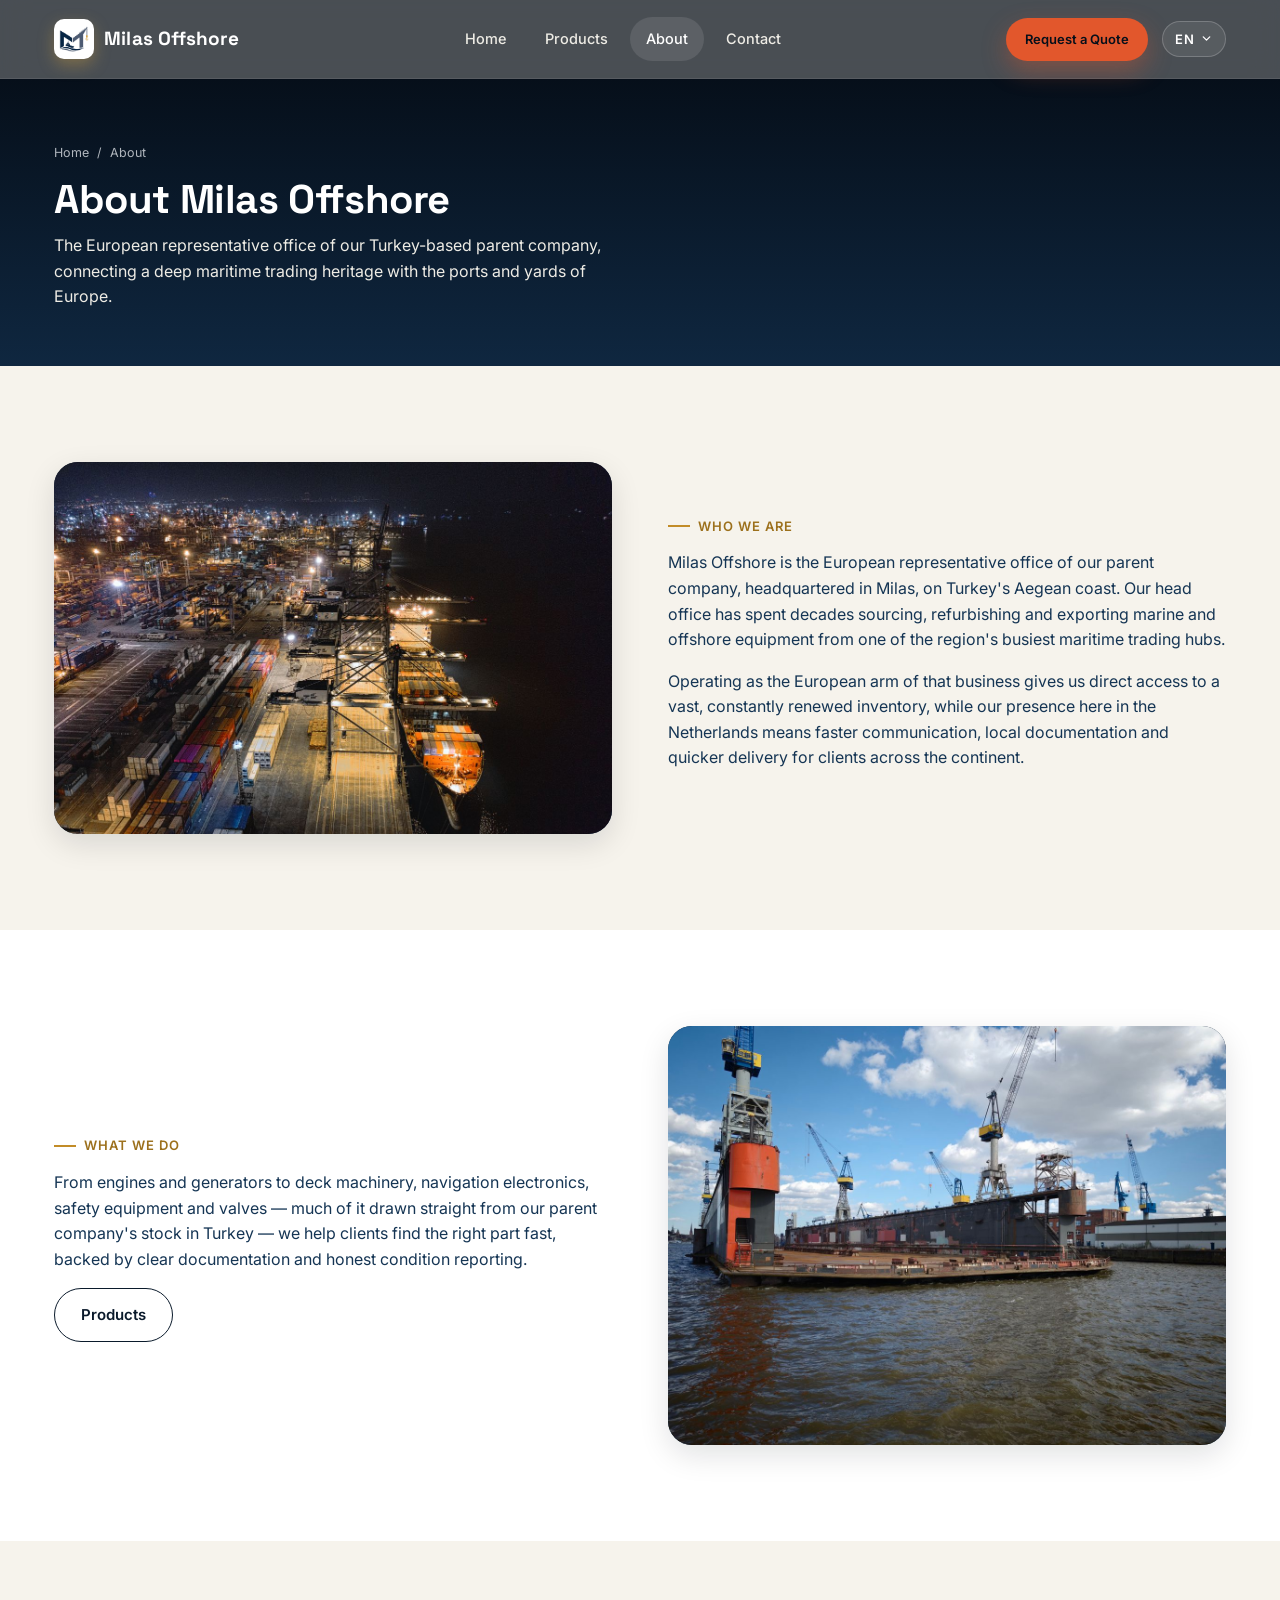
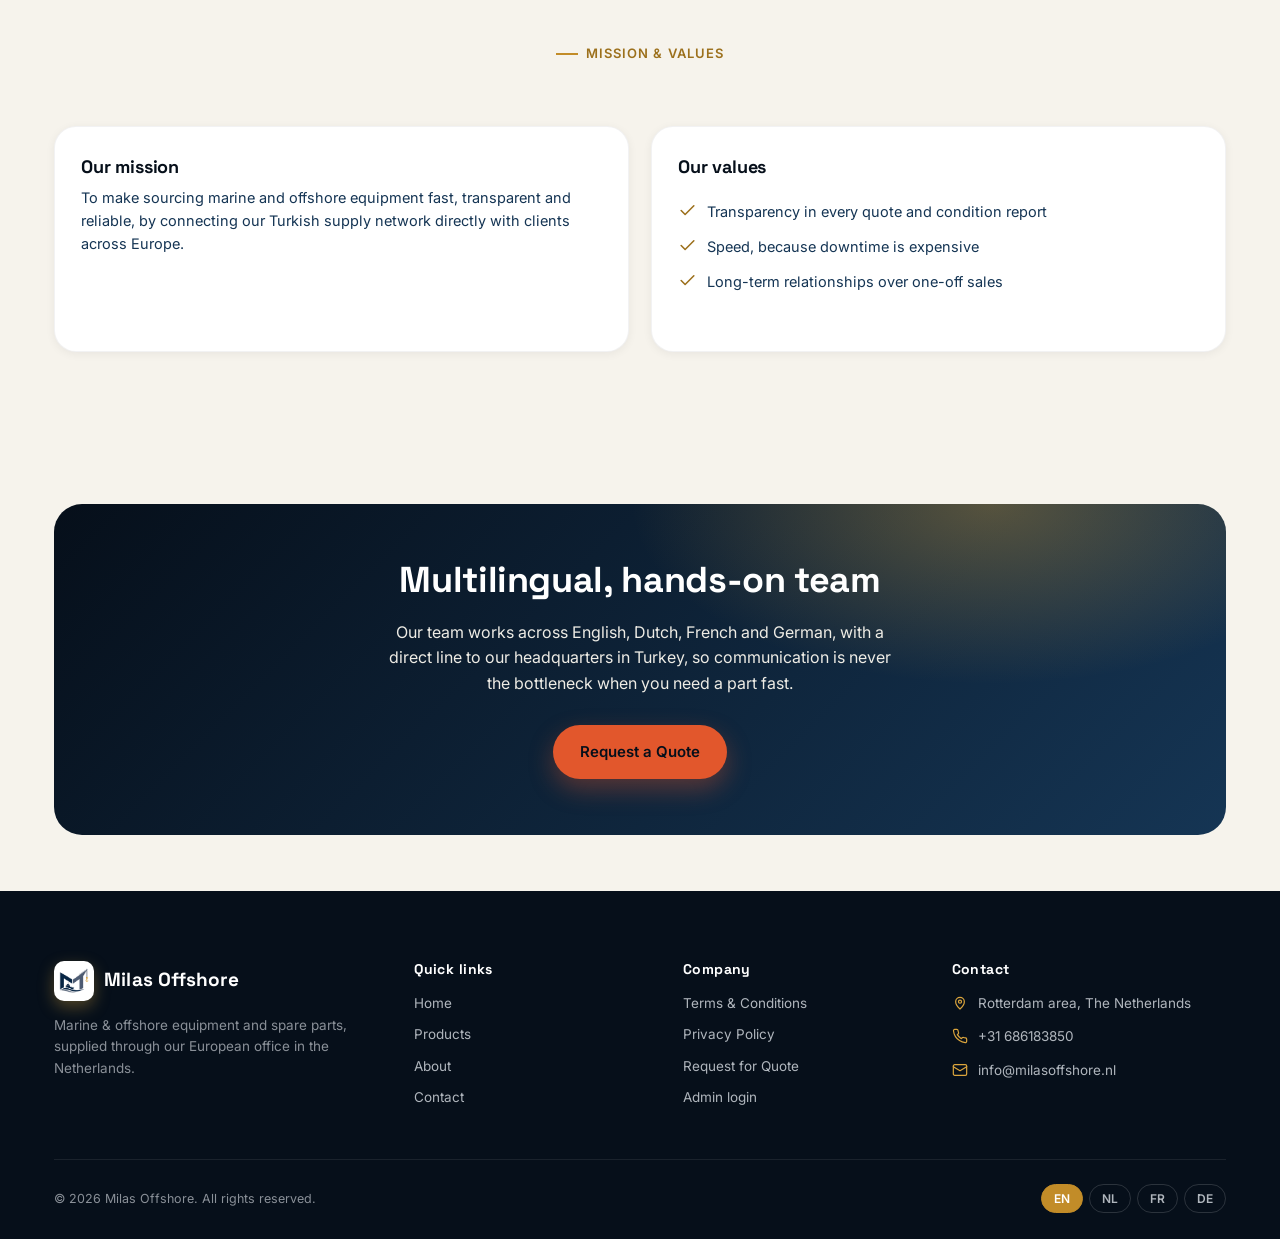
==== commit 412ed509: "Revert ambient glow effect on About page photos" ====
--- a/about.html
+++ b/about.html
@@ -55,7 +55,7 @@
 
 <section class="section">
   <div class="container split">
-    <div class="split-art split-art-photo reveal" style="--glow-img:url(../images/about-port.jpg);">
+    <div class="split-art split-art-photo reveal">
       <img src="images/about-port.jpg" alt="Container port at night">
     </div>
     <div class="reveal">
@@ -73,7 +73,7 @@
       <p data-i18n="about_page.s2_p1">From engines and generators to deck machinery, navigation electronics, safety equipment and valves — much of it drawn straight from our parent company's stock in Turkey — we help clients find the right part fast, backed by clear documentation and honest condition reporting.</p>
       <a href="products.html" class="btn btn-outline" data-i18n="nav.products">Products</a>
     </div>
-    <div class="split-art split-art-photo reveal" style="--glow-img:url(../images/about-shipyard.jpg);">
+    <div class="split-art split-art-photo reveal">
       <img src="images/about-shipyard.jpg" alt="Shipyard with cranes">
     </div>
   </div>
--- a/css/style.css
+++ b/css/style.css
@@ -335,16 +335,8 @@
   display:flex; align-items:center; justify-content:center; min-height:320px; box-shadow:var(--shadow-md);
 }
 .split-art svg{ width:80%; height:auto; }
-.split-art-photo{ padding:0; overflow:visible; position:relative; background:none; box-shadow:none; }
-.split-art-photo::before{
-  content:""; position:absolute; inset:-30px; z-index:0; border-radius:32px;
-  background-image:var(--glow-img); background-size:cover; background-position:center;
-  filter:blur(36px) saturate(1.2); opacity:.65;
-}
-.split-art-photo img{
-  position:relative; z-index:1; width:100%; height:100%; min-height:320px; object-fit:cover; display:block;
-  border-radius:24px; box-shadow:var(--shadow-md);
-}
+.split-art-photo{ padding:0; overflow:hidden; }
+.split-art-photo img{ width:100%; height:100%; min-height:320px; object-fit:cover; display:block; }
 
 .detail-gallery-main{
   border-radius:24px; overflow:hidden; background:var(--navy-950); box-shadow:var(--shadow-md);
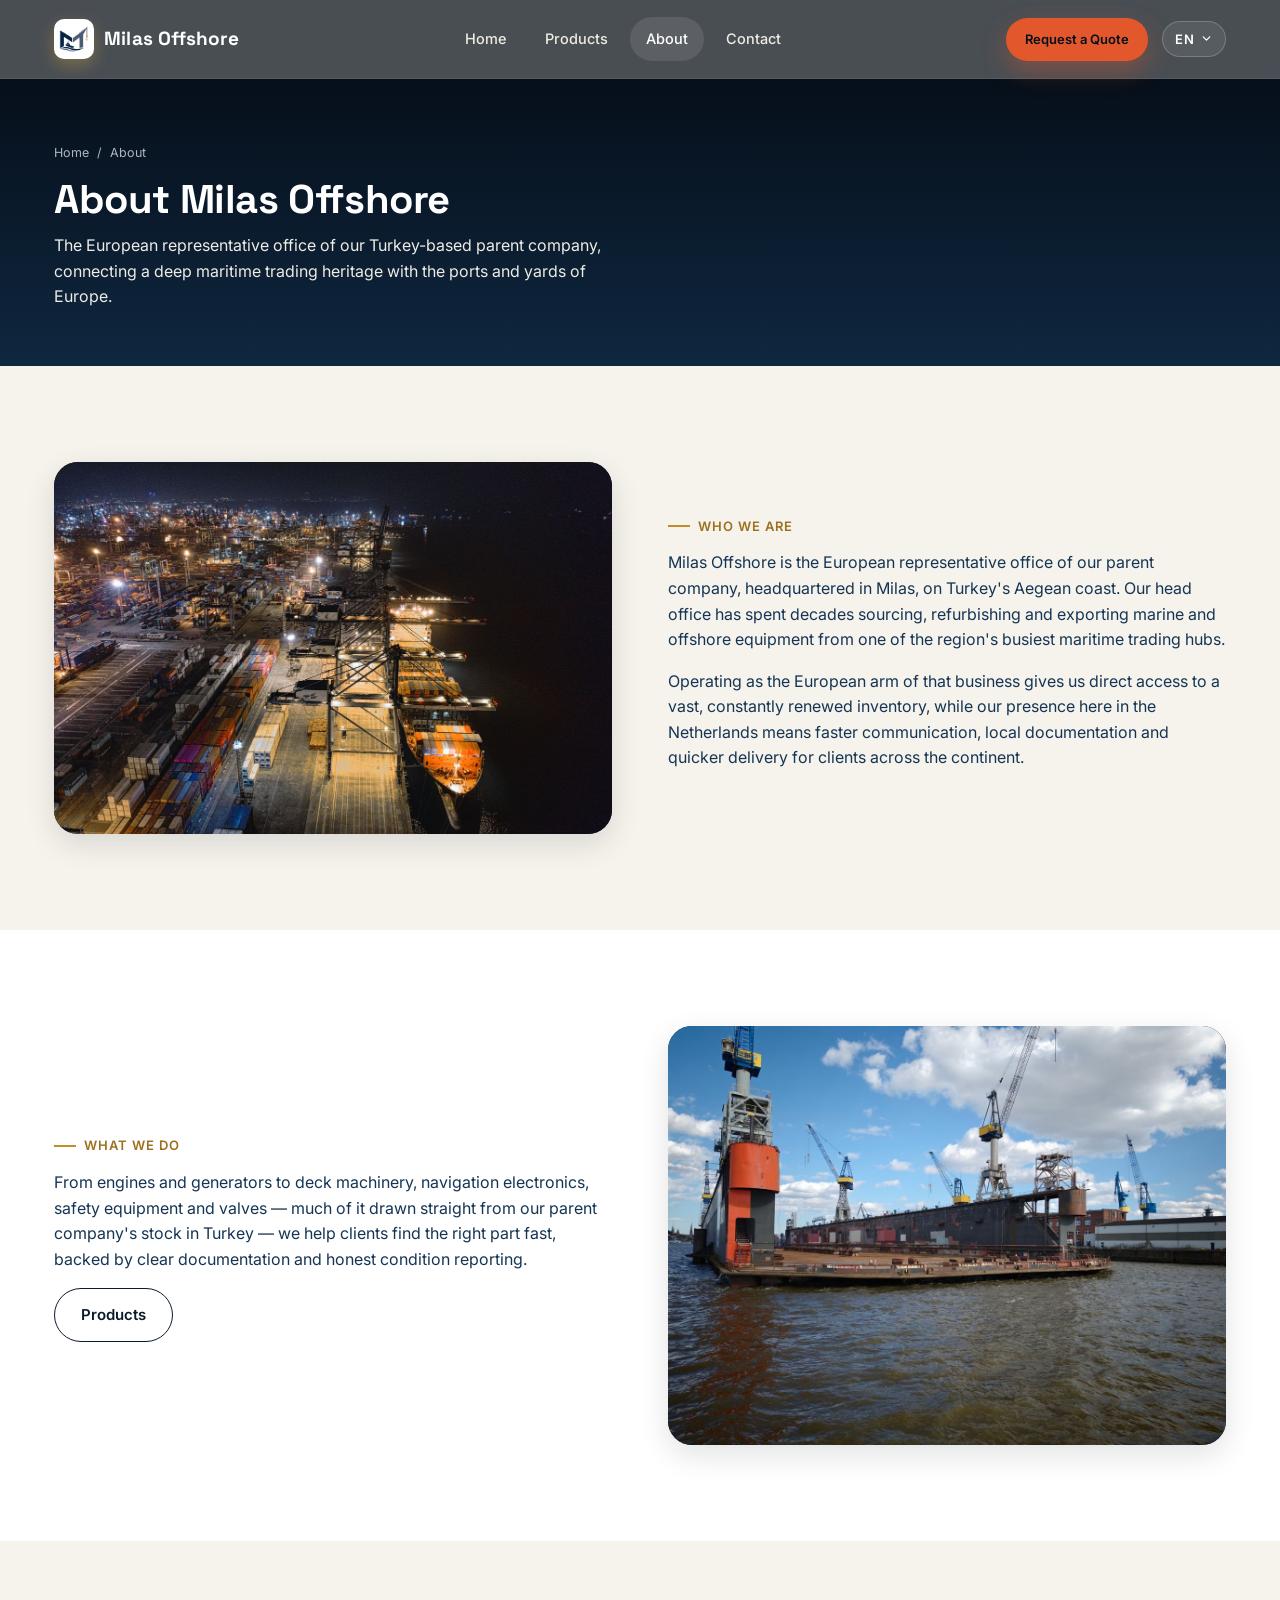
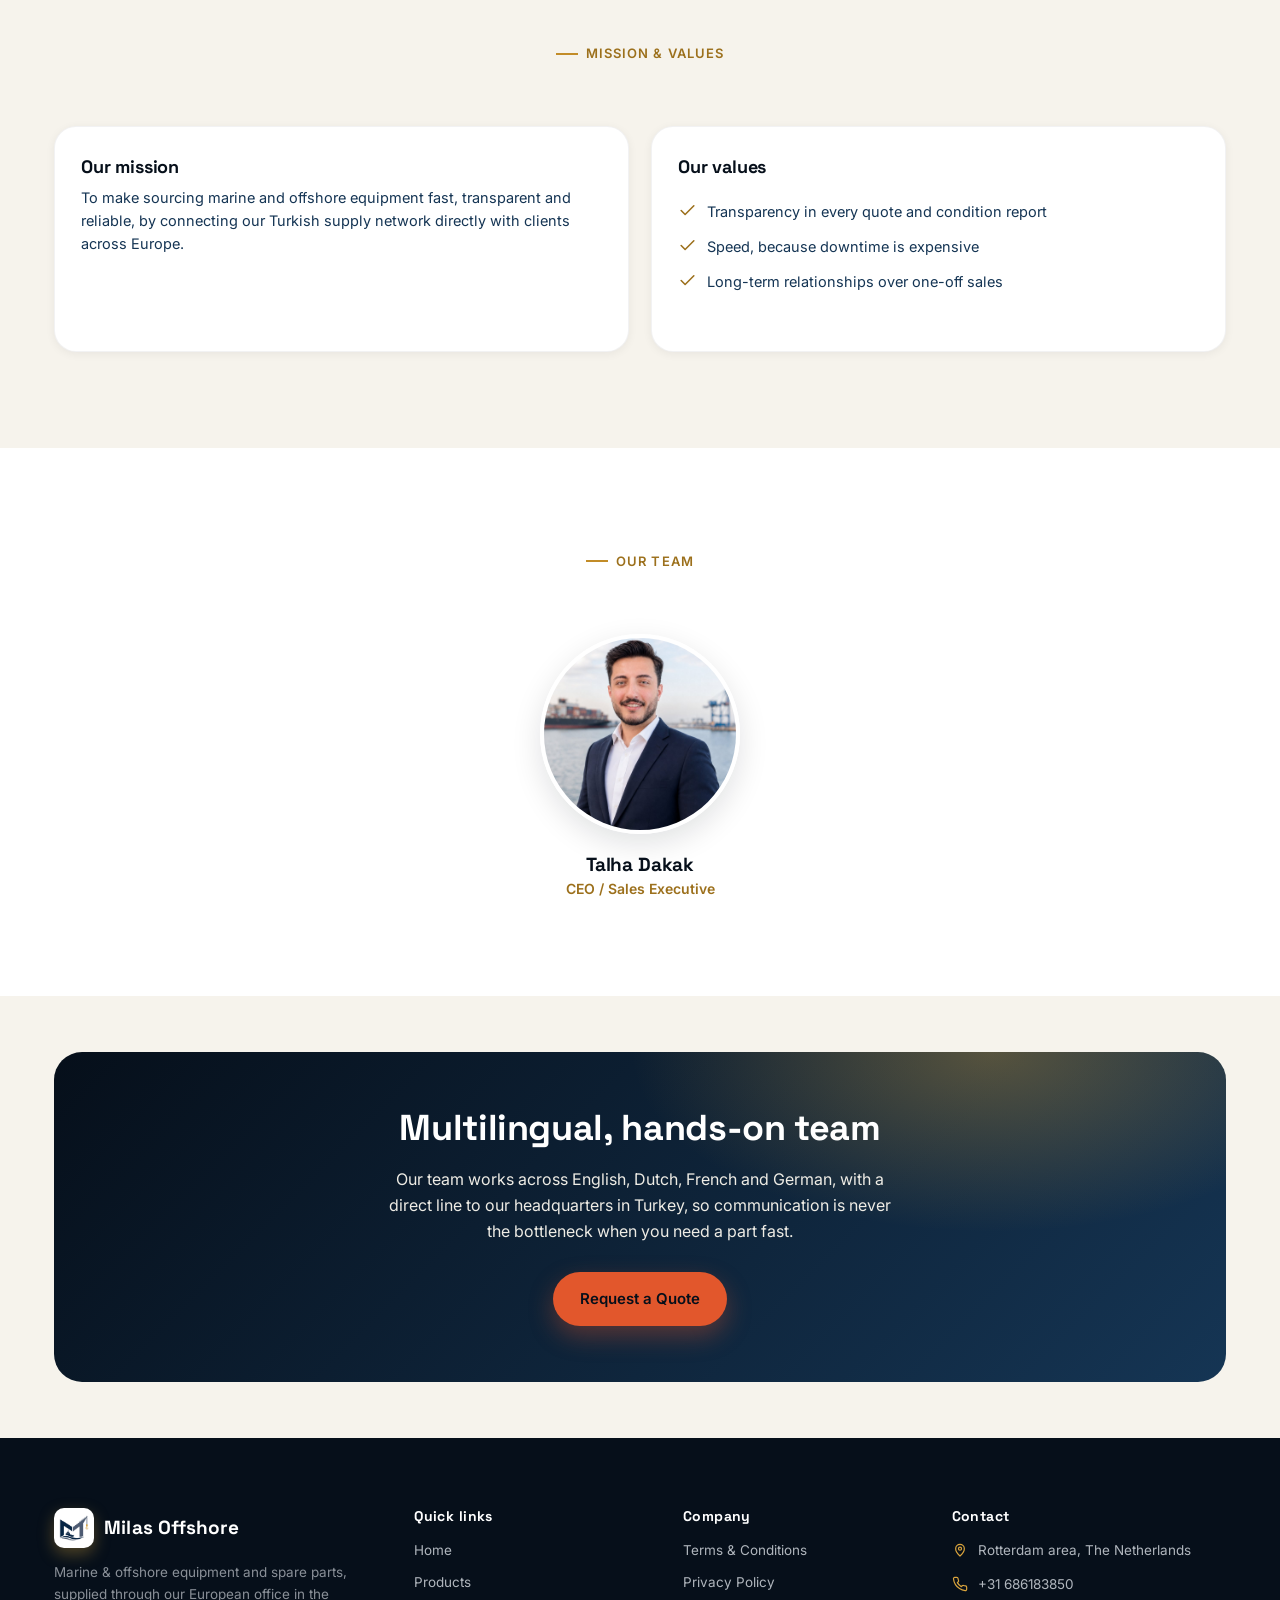
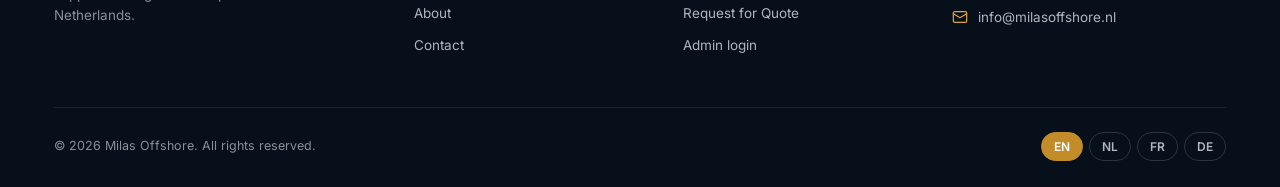
==== commit 8b4ce4a5: "Add Team section to About page (Talha Dakak, CEO/Sales Executive)" ====
--- a/about.html
+++ b/about.html
@@ -101,6 +101,23 @@
   </div>
 </section>
 
+<section class="section" style="background:var(--white);">
+  <div class="container">
+    <div class="section-head center reveal">
+      <div class="eyebrow" data-i18n="about_page.staff_t">Our Team</div>
+    </div>
+    <div class="team-grid">
+      <div class="team-card reveal">
+        <div class="team-card-photo">
+          <img src="images/team-talha-dakak.jpg" alt="Talha Dakak">
+        </div>
+        <h3 class="team-card-name">Talha Dakak</h3>
+        <p class="team-card-role" data-i18n="about_page.staff_role">CEO / Sales Executive</p>
+      </div>
+    </div>
+  </div>
+</section>
+
 <section class="section-tight">
   <div class="container">
     <div class="cta-banner reveal spotlight">
--- a/css/style.css
+++ b/css/style.css
@@ -337,6 +337,17 @@
 .split-art svg{ width:80%; height:auto; }
 .split-art-photo{ padding:0; overflow:hidden; }
 .split-art-photo img{ width:100%; height:100%; min-height:320px; object-fit:cover; display:block; }
+
+/* ---------------- Team ---------------- */
+.team-grid{ display:grid; grid-template-columns:repeat(auto-fit,minmax(220px,240px)); gap:32px; justify-content:center; }
+.team-card{ text-align:center; }
+.team-card-photo{
+  width:200px; height:200px; margin:0 auto 20px; border-radius:50%; overflow:hidden;
+  box-shadow:var(--shadow-md); border:4px solid var(--white);
+}
+.team-card-photo img{ width:100%; height:100%; object-fit:cover; display:block; }
+.team-card-name{ font-size:19px; margin-bottom:2px; }
+.team-card-role{ font-size:14px; color:var(--teal-600); font-weight:600; margin:0; }
 
 .detail-gallery-main{
   border-radius:24px; overflow:hidden; background:var(--navy-950); box-shadow:var(--shadow-md);
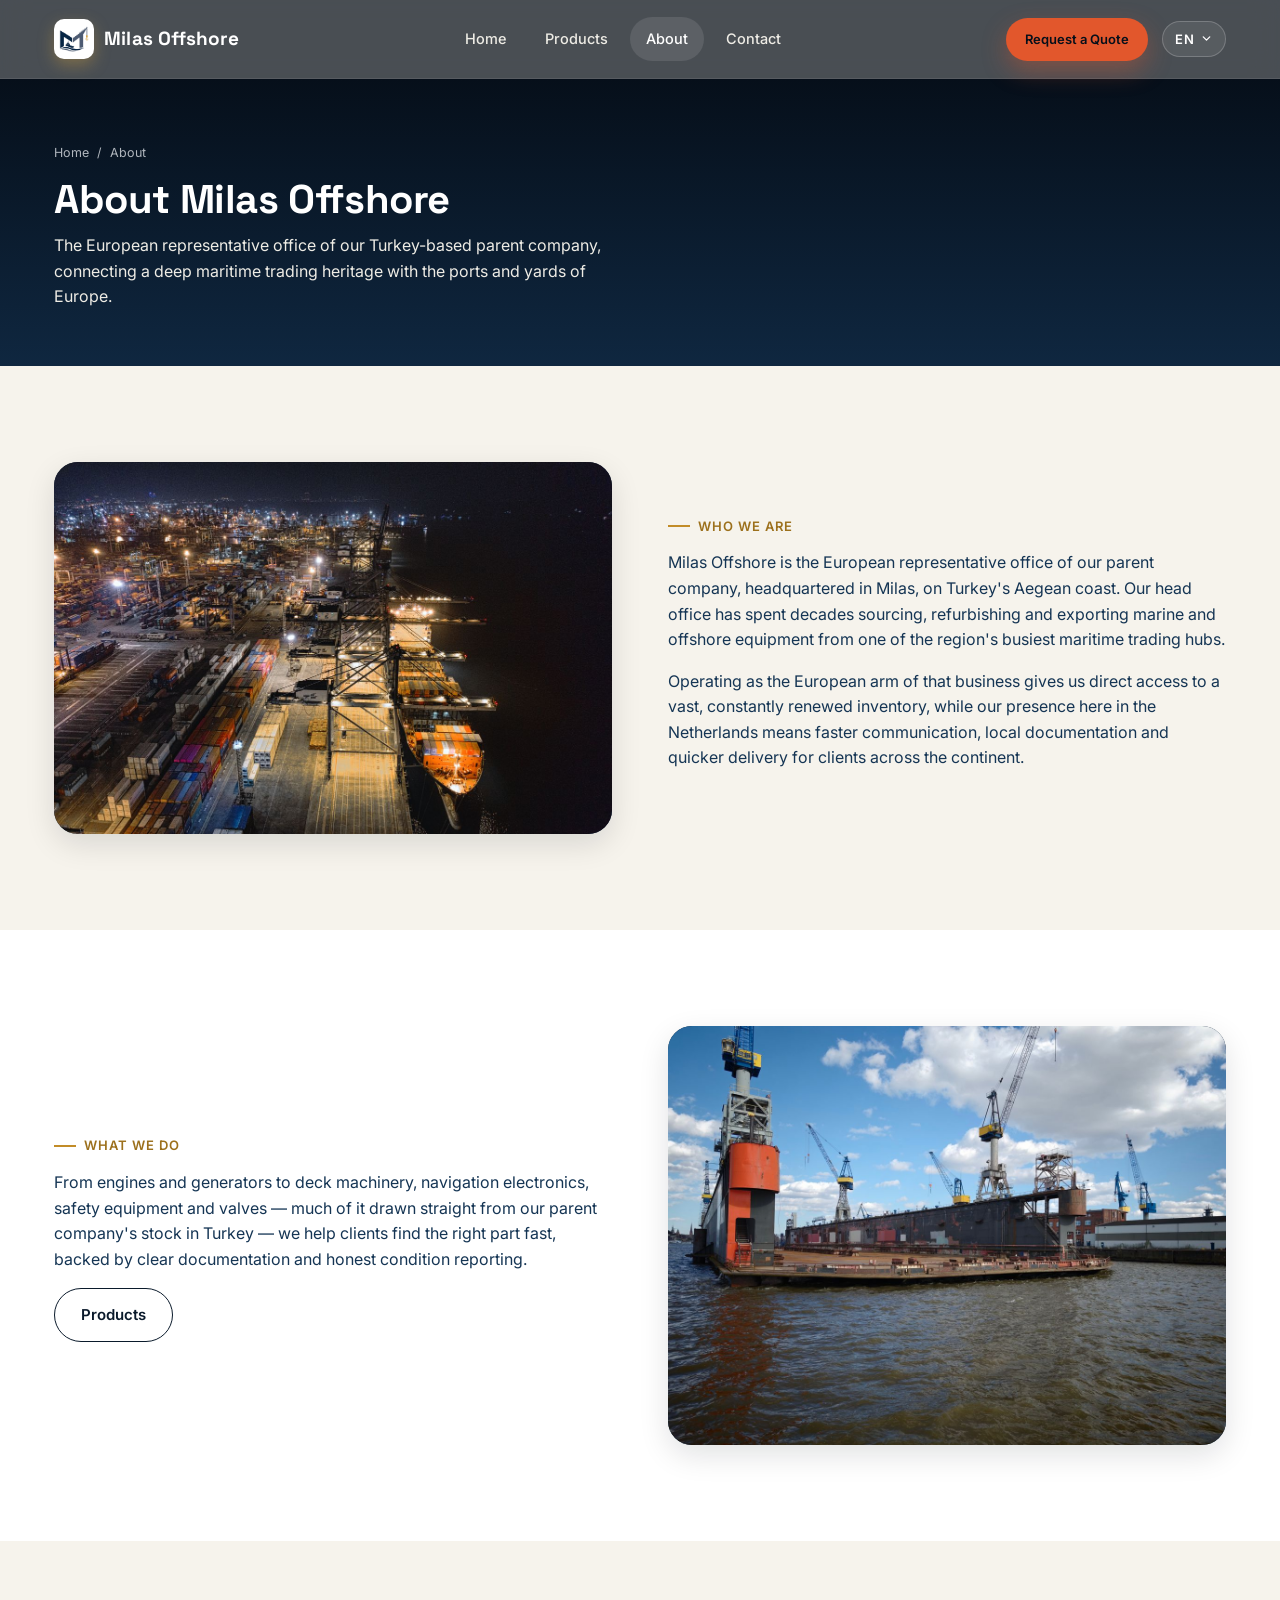
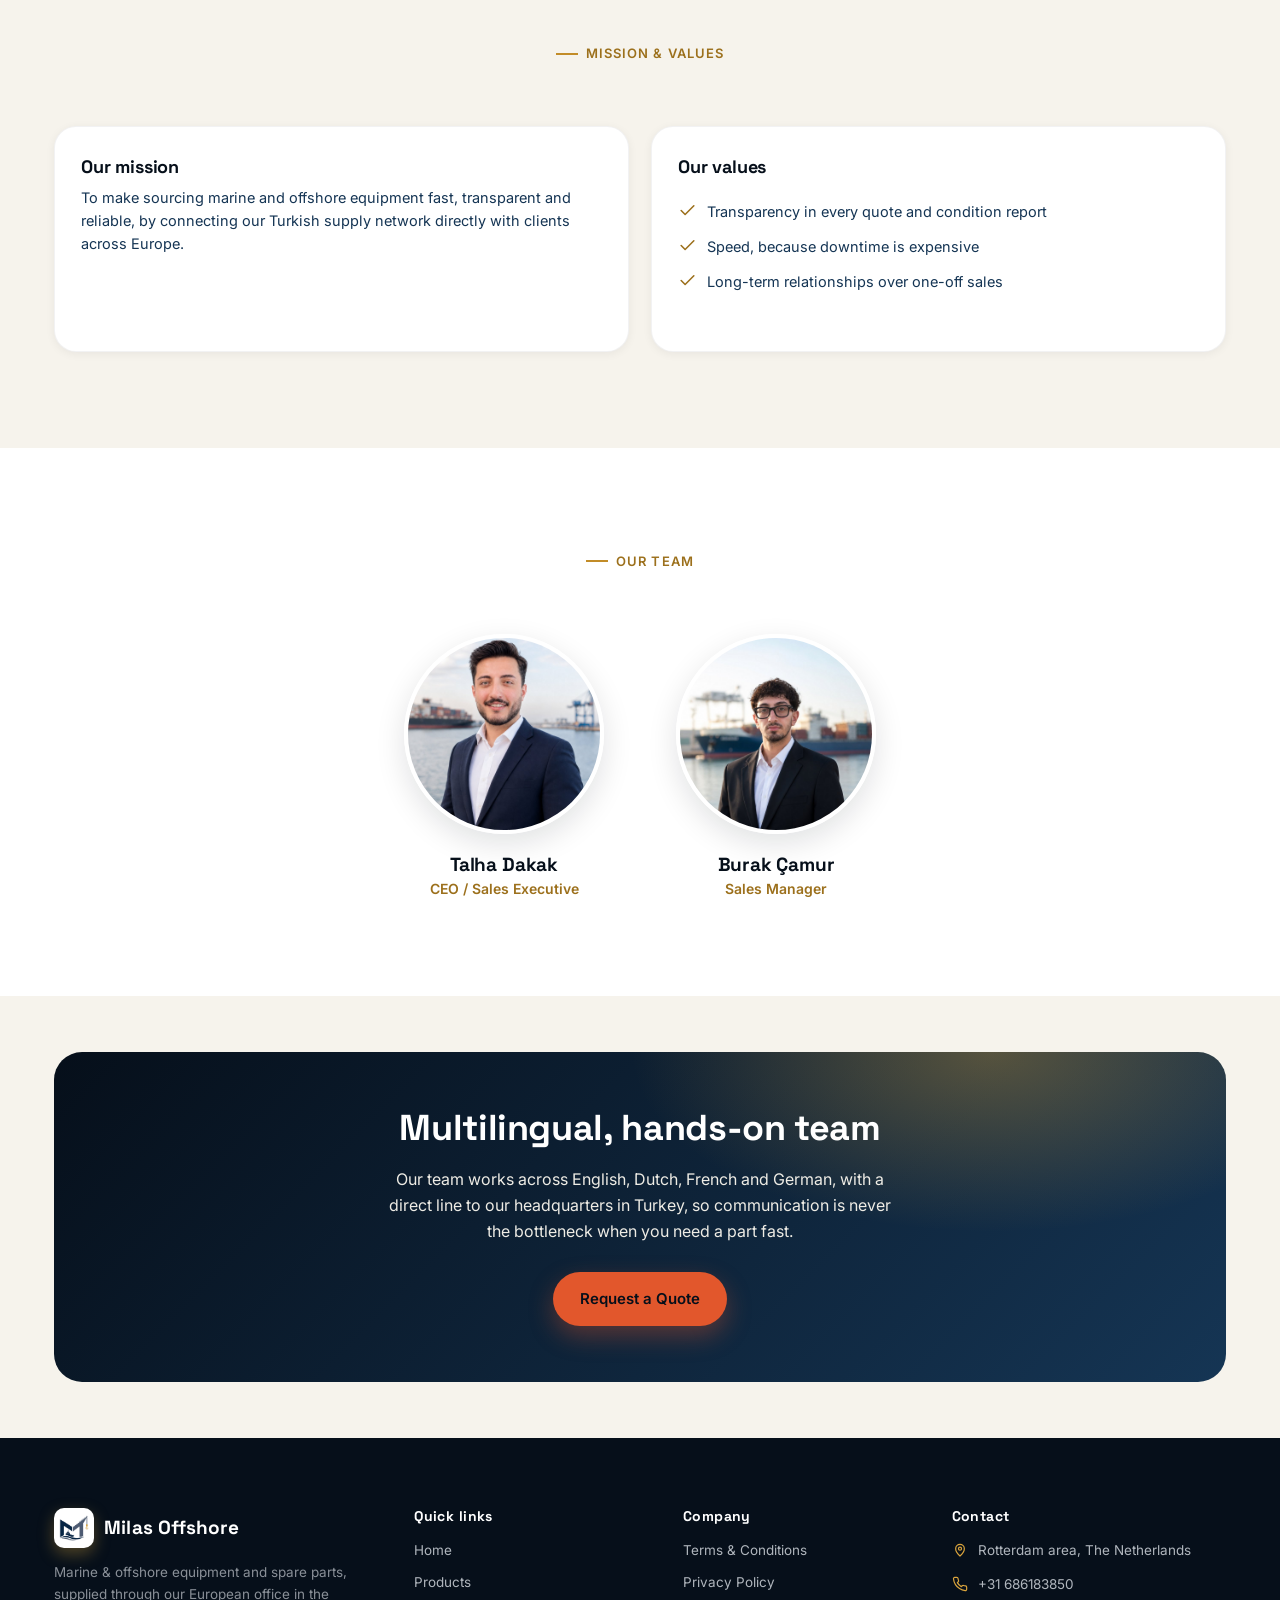
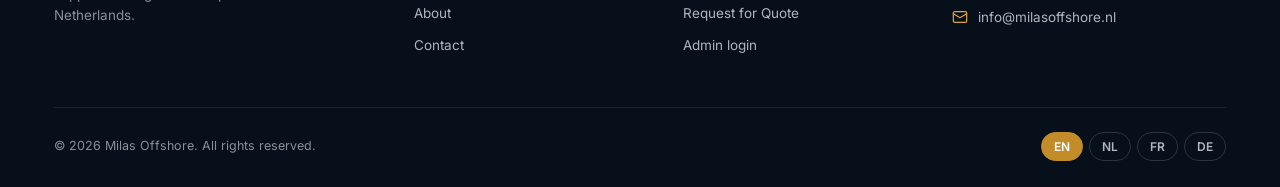
==== commit 82c8943d: "Add Burak Camur (Sales Manager) to Team section" ====
--- a/about.html
+++ b/about.html
@@ -112,7 +112,14 @@
           <img src="images/team-talha-dakak.jpg" alt="Talha Dakak">
         </div>
         <h3 class="team-card-name">Talha Dakak</h3>
-        <p class="team-card-role" data-i18n="about_page.staff_role">CEO / Sales Executive</p>
+        <p class="team-card-role" data-i18n="about_page.staff_role_talha">CEO / Sales Executive</p>
+      </div>
+      <div class="team-card reveal">
+        <div class="team-card-photo">
+          <img src="images/team-burak-camur.jpg" alt="Burak Çamur">
+        </div>
+        <h3 class="team-card-name">Burak Çamur</h3>
+        <p class="team-card-role" data-i18n="about_page.staff_role_burak">Sales Manager</p>
       </div>
     </div>
   </div>
--- a/css/style.css
+++ b/css/style.css
@@ -351,17 +351,52 @@
 
 .detail-gallery-main{
   border-radius:24px; overflow:hidden; background:var(--navy-950); box-shadow:var(--shadow-md);
-  aspect-ratio:4/3; display:flex; align-items:center; justify-content:center;
-}
-.detail-gallery-main img{ width:100%; height:100%; object-fit:cover; display:block; }
+  aspect-ratio:4/3; display:flex; align-items:center; justify-content:center; cursor:zoom-in;
+}
+.detail-gallery-main img{ width:100%; height:100%; object-fit:contain; display:block; }
 .detail-gallery-thumbs{ display:flex; gap:10px; margin-top:12px; flex-wrap:wrap; }
 .detail-gallery-thumb{
   width:64px; height:64px; border-radius:10px; overflow:hidden; padding:0; border:2px solid transparent;
   background:var(--navy-950); cursor:pointer; opacity:.65; transition:opacity .2s ease, border-color .2s ease;
 }
-.detail-gallery-thumb img{ width:100%; height:100%; object-fit:cover; display:block; }
+.detail-gallery-thumb img{ width:100%; height:100%; object-fit:contain; display:block; }
 .detail-gallery-thumb:hover{ opacity:.9; }
 .detail-gallery-thumb.is-active{ opacity:1; border-color:var(--teal-500); }
+
+/* ---------------- Lightbox ---------------- */
+.lightbox{
+  position:fixed; inset:0; z-index:200; background:rgba(6,15,26,.92); display:flex;
+  align-items:center; justify-content:center; padding:40px; opacity:0; pointer-events:none;
+  transition:opacity .2s ease;
+}
+.lightbox.show{ opacity:1; pointer-events:auto; }
+.lightbox-img{ max-width:100%; max-height:100%; object-fit:contain; border-radius:8px; box-shadow:var(--shadow-lg); }
+.lightbox-close{
+  position:absolute; top:22px; right:22px; width:44px; height:44px; border-radius:50%; border:none;
+  background:rgba(255,255,255,.1); color:#fff; display:flex; align-items:center; justify-content:center;
+  cursor:pointer; transition:background .2s ease;
+}
+.lightbox-close:hover{ background:rgba(255,255,255,.2); }
+.lightbox-close svg{ width:20px; height:20px; }
+.lightbox-nav{
+  position:absolute; top:50%; transform:translateY(-50%); width:52px; height:52px; border-radius:50%;
+  border:none; background:rgba(255,255,255,.1); color:#fff; display:flex; align-items:center; justify-content:center;
+  cursor:pointer; transition:background .2s ease; z-index:1;
+}
+.lightbox-nav:hover{ background:rgba(255,255,255,.2); }
+.lightbox-nav svg{ width:26px; height:26px; }
+.lightbox-prev{ left:22px; }
+.lightbox-next{ right:22px; }
+.lightbox-counter{
+  position:absolute; bottom:22px; left:50%; transform:translateX(-50%); color:rgba(255,255,255,.75);
+  font-size:13px; letter-spacing:.04em; font-variant-numeric:tabular-nums;
+}
+@media (max-width:640px){
+  .lightbox{ padding:16px; }
+  .lightbox-nav{ width:42px; height:42px; }
+  .lightbox-prev{ left:8px; }
+  .lightbox-next{ right:8px; }
+}
 
 .checklist{ display:flex; flex-direction:column; gap:12px; margin:22px 0 28px; }
 .checklist li{ display:flex; align-items:flex-start; gap:10px; font-size:14.5px; color:var(--navy-700); }
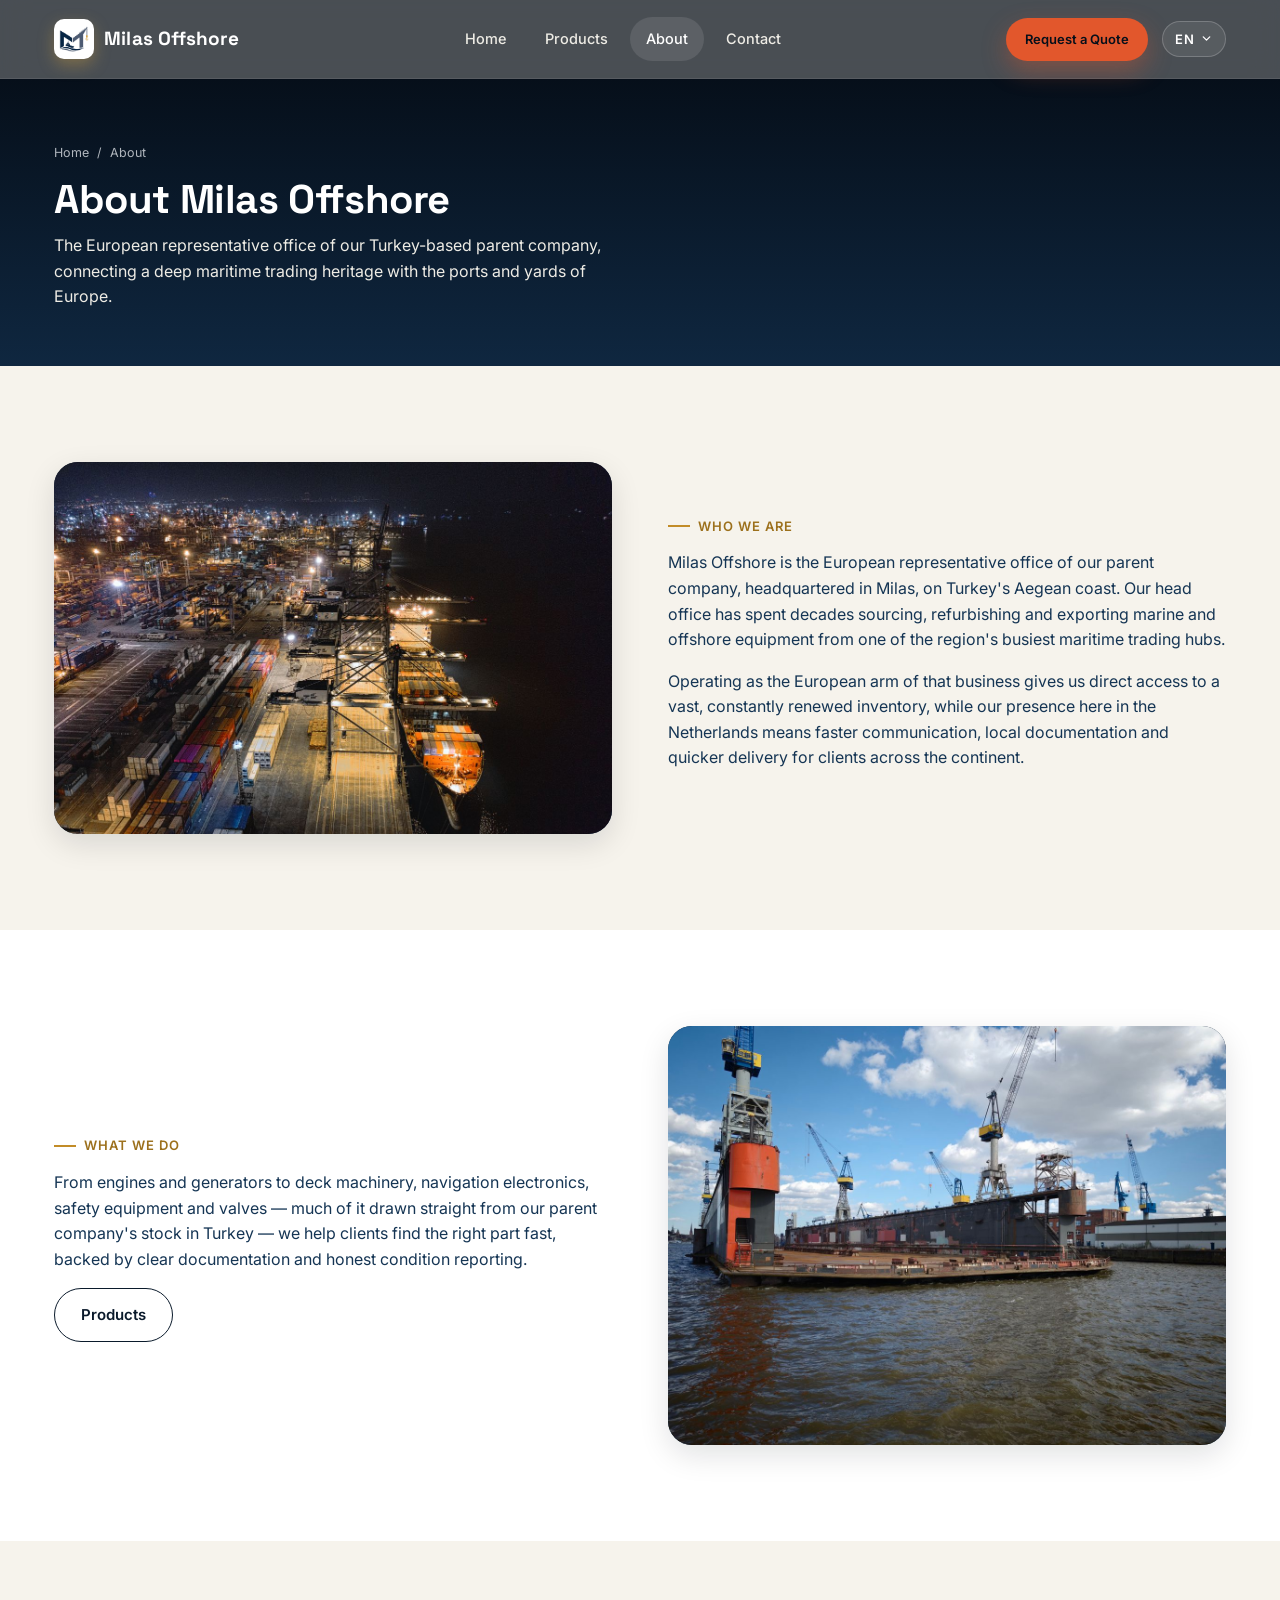
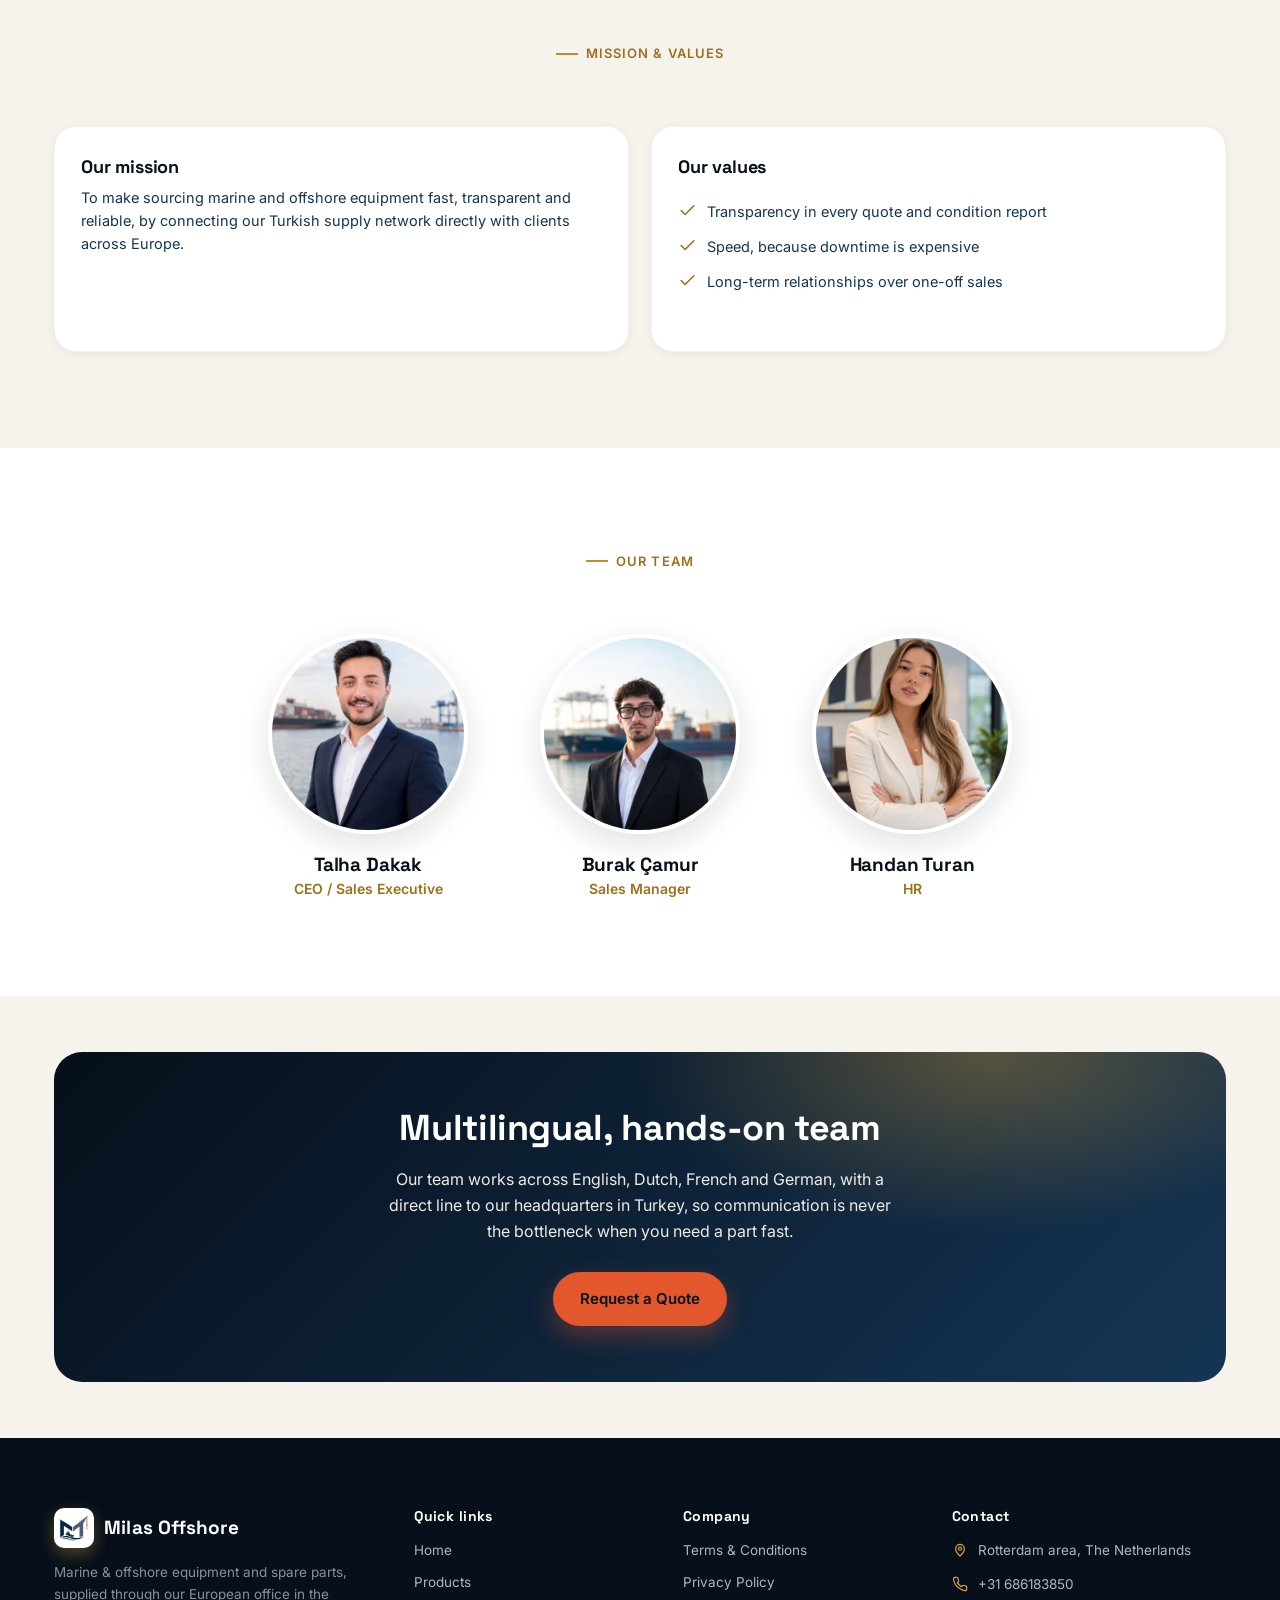
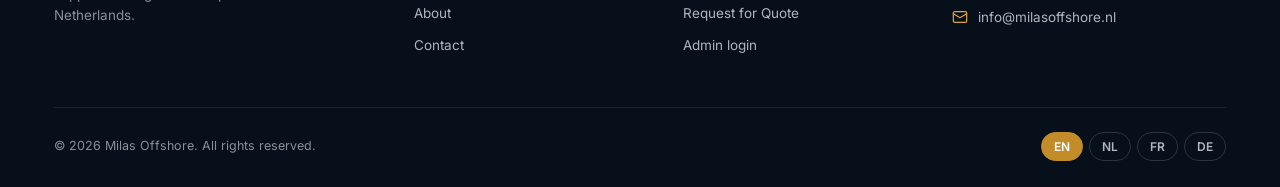
==== commit 3d609483: "Add Handan Turan (HR) to Team section" ====
--- a/about.html
+++ b/about.html
@@ -121,6 +121,13 @@
         <h3 class="team-card-name">Burak Çamur</h3>
         <p class="team-card-role" data-i18n="about_page.staff_role_burak">Sales Manager</p>
       </div>
+      <div class="team-card reveal">
+        <div class="team-card-photo">
+          <img src="images/team-handan-turan.jpg" alt="Handan Turan">
+        </div>
+        <h3 class="team-card-name">Handan Turan</h3>
+        <p class="team-card-role" data-i18n="about_page.staff_role_handan">HR</p>
+      </div>
     </div>
   </div>
 </section>
--- a/css/style.css
+++ b/css/style.css
@@ -222,6 +222,8 @@
   border:1px solid rgba(255,255,255,.14); padding:26px; box-shadow:var(--shadow-lg);
 }
 .hero-panel svg{ width:100%; height:auto; display:block; }
+.hero-panel-video{ padding:0; overflow:hidden; aspect-ratio:4/3; }
+.hero-video{ width:100%; height:100%; object-fit:cover; display:block; }
 .hero-float{
   position:absolute; padding:12px 16px; border-radius:14px; background:var(--white); color:var(--navy-900);
   box-shadow:var(--shadow-lg); display:flex; align-items:center; gap:10px; font-size:13px; font-weight:700;
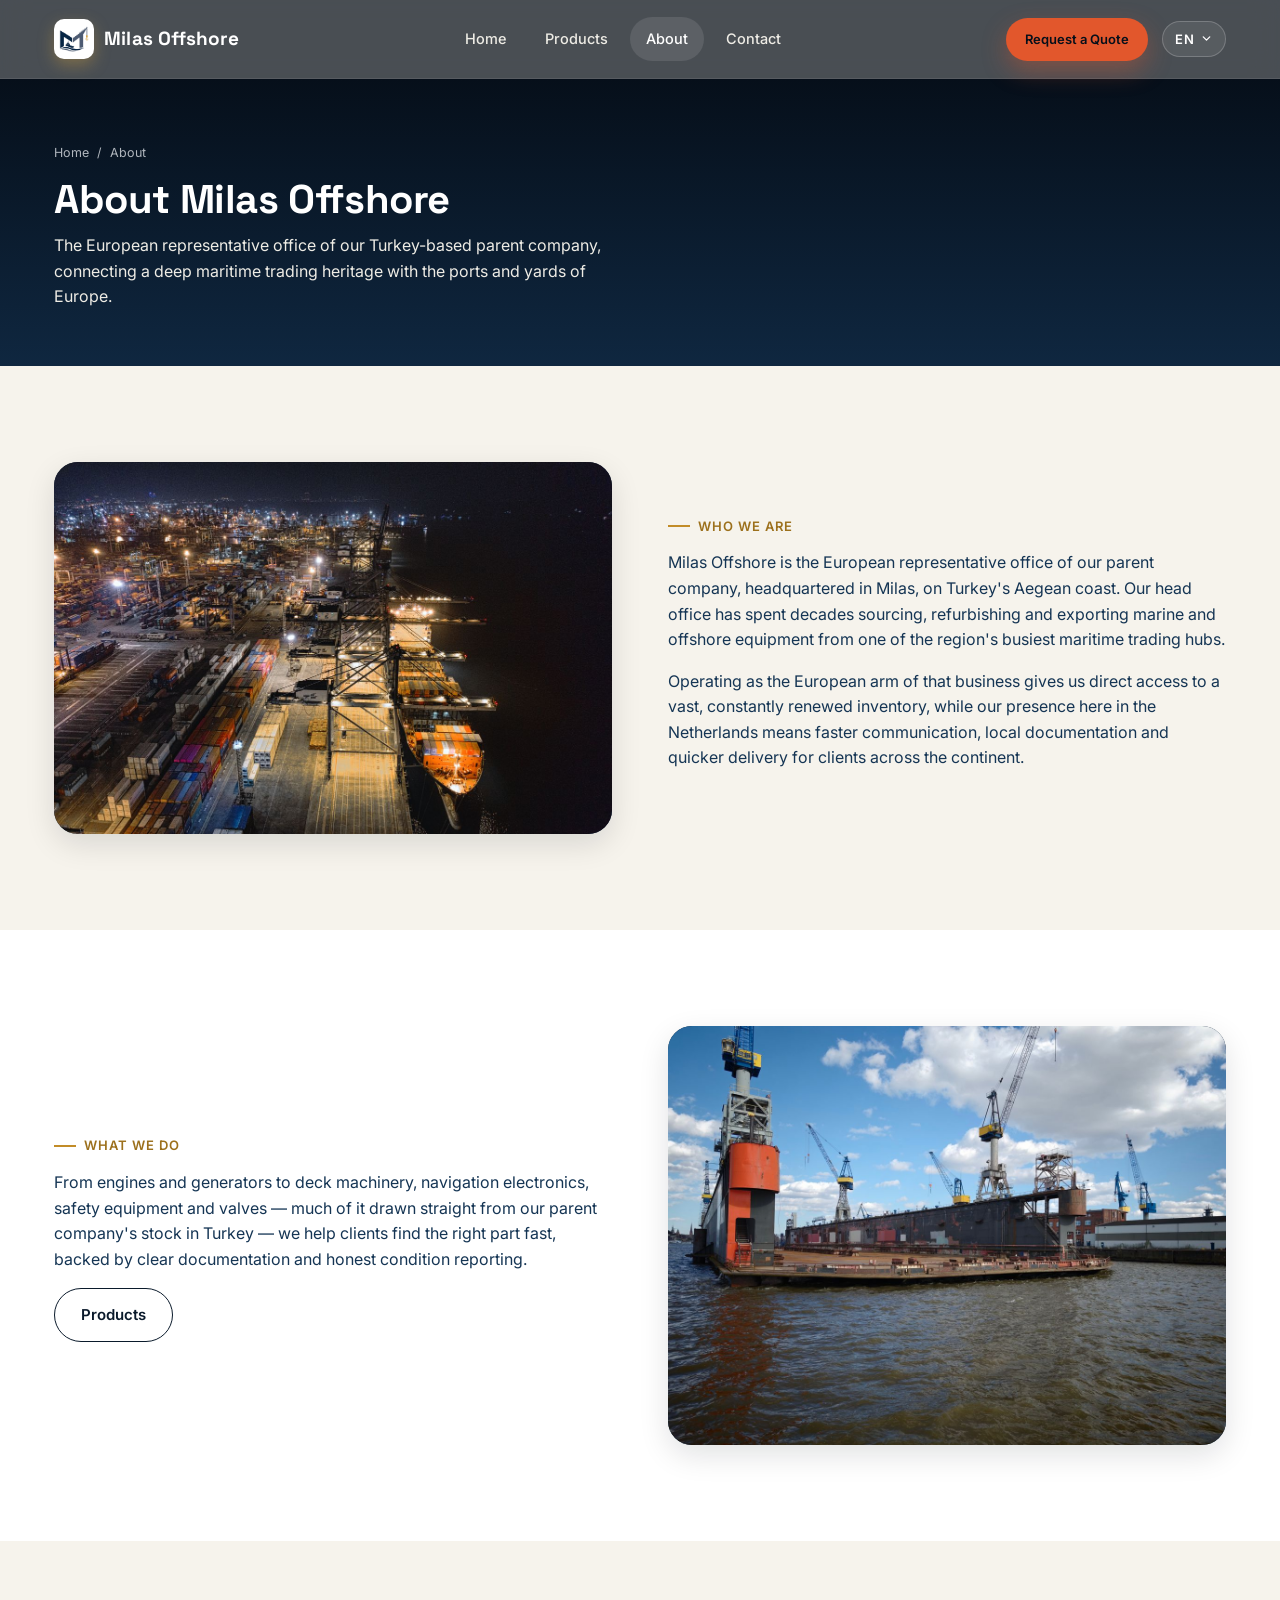
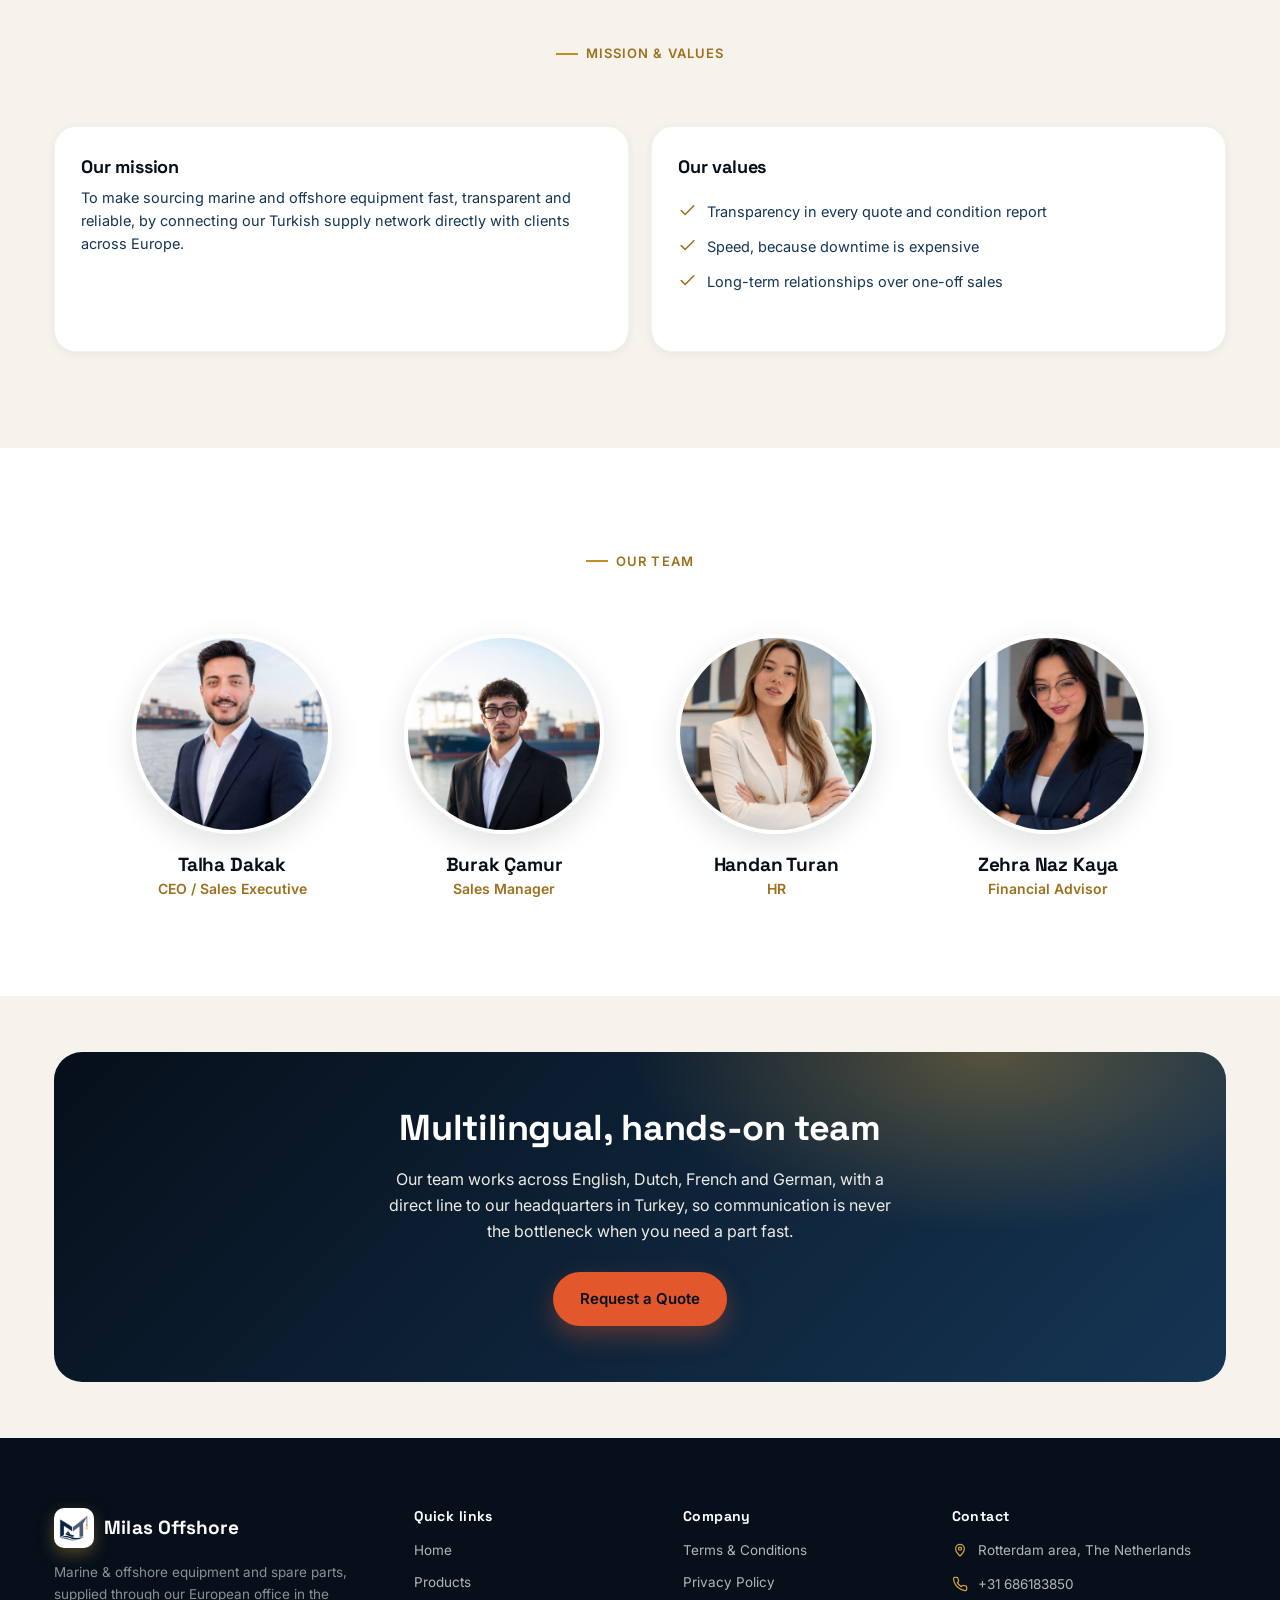
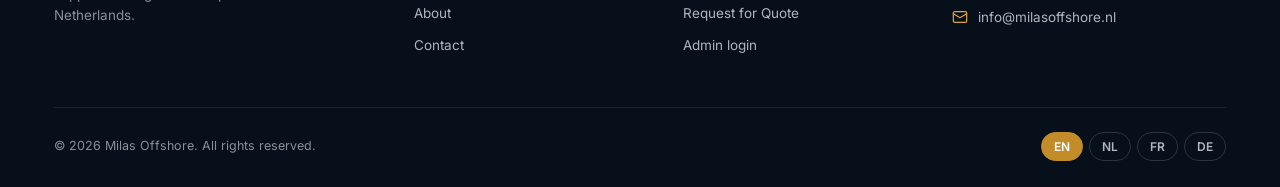
==== commit 9e3a444f: "Add Zehra Naz Kaya (Financial Advisor) to Team section" ====
--- a/about.html
+++ b/about.html
@@ -128,6 +128,13 @@
         <h3 class="team-card-name">Handan Turan</h3>
         <p class="team-card-role" data-i18n="about_page.staff_role_handan">HR</p>
       </div>
+      <div class="team-card reveal">
+        <div class="team-card-photo">
+          <img src="images/team-zehra-naz-kaya.jpg" alt="Zehra Naz Kaya">
+        </div>
+        <h3 class="team-card-name">Zehra Naz Kaya</h3>
+        <p class="team-card-role" data-i18n="about_page.staff_role_zehra">Financial Advisor</p>
+      </div>
     </div>
   </div>
 </section>
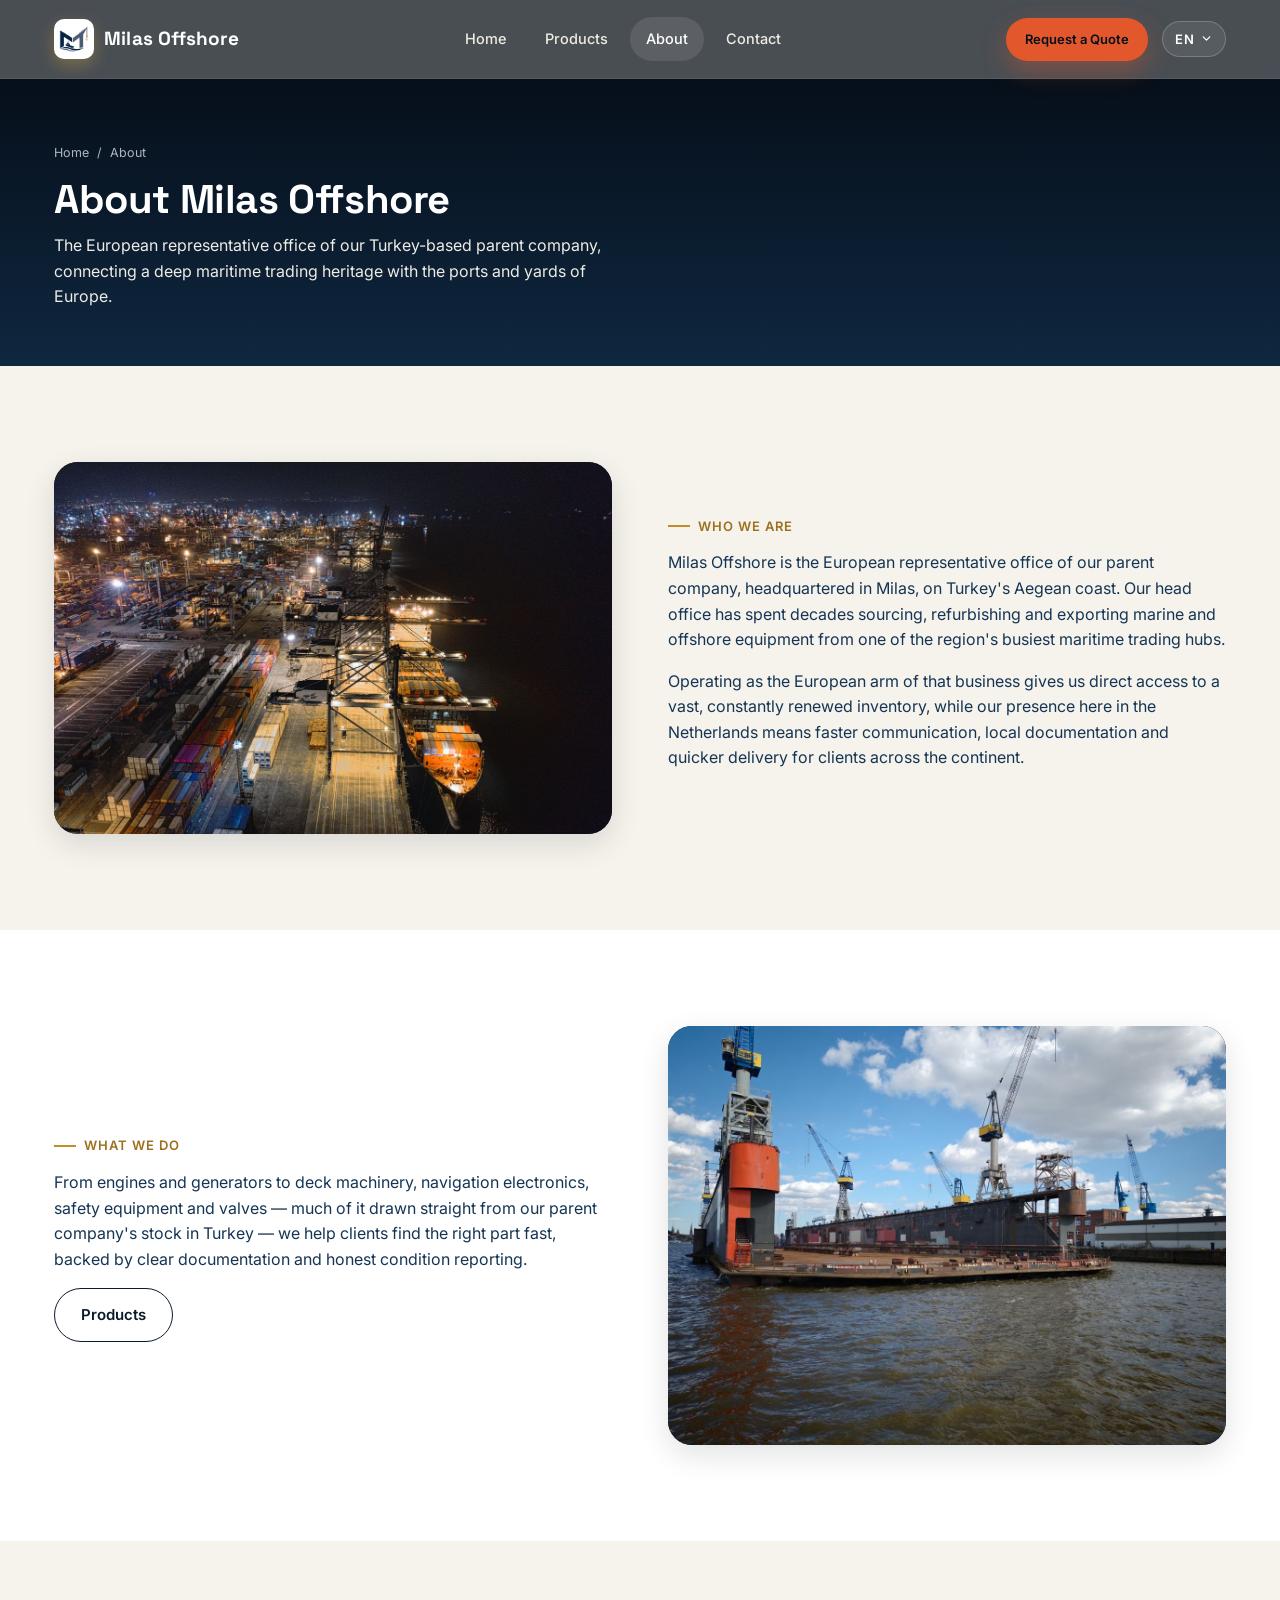
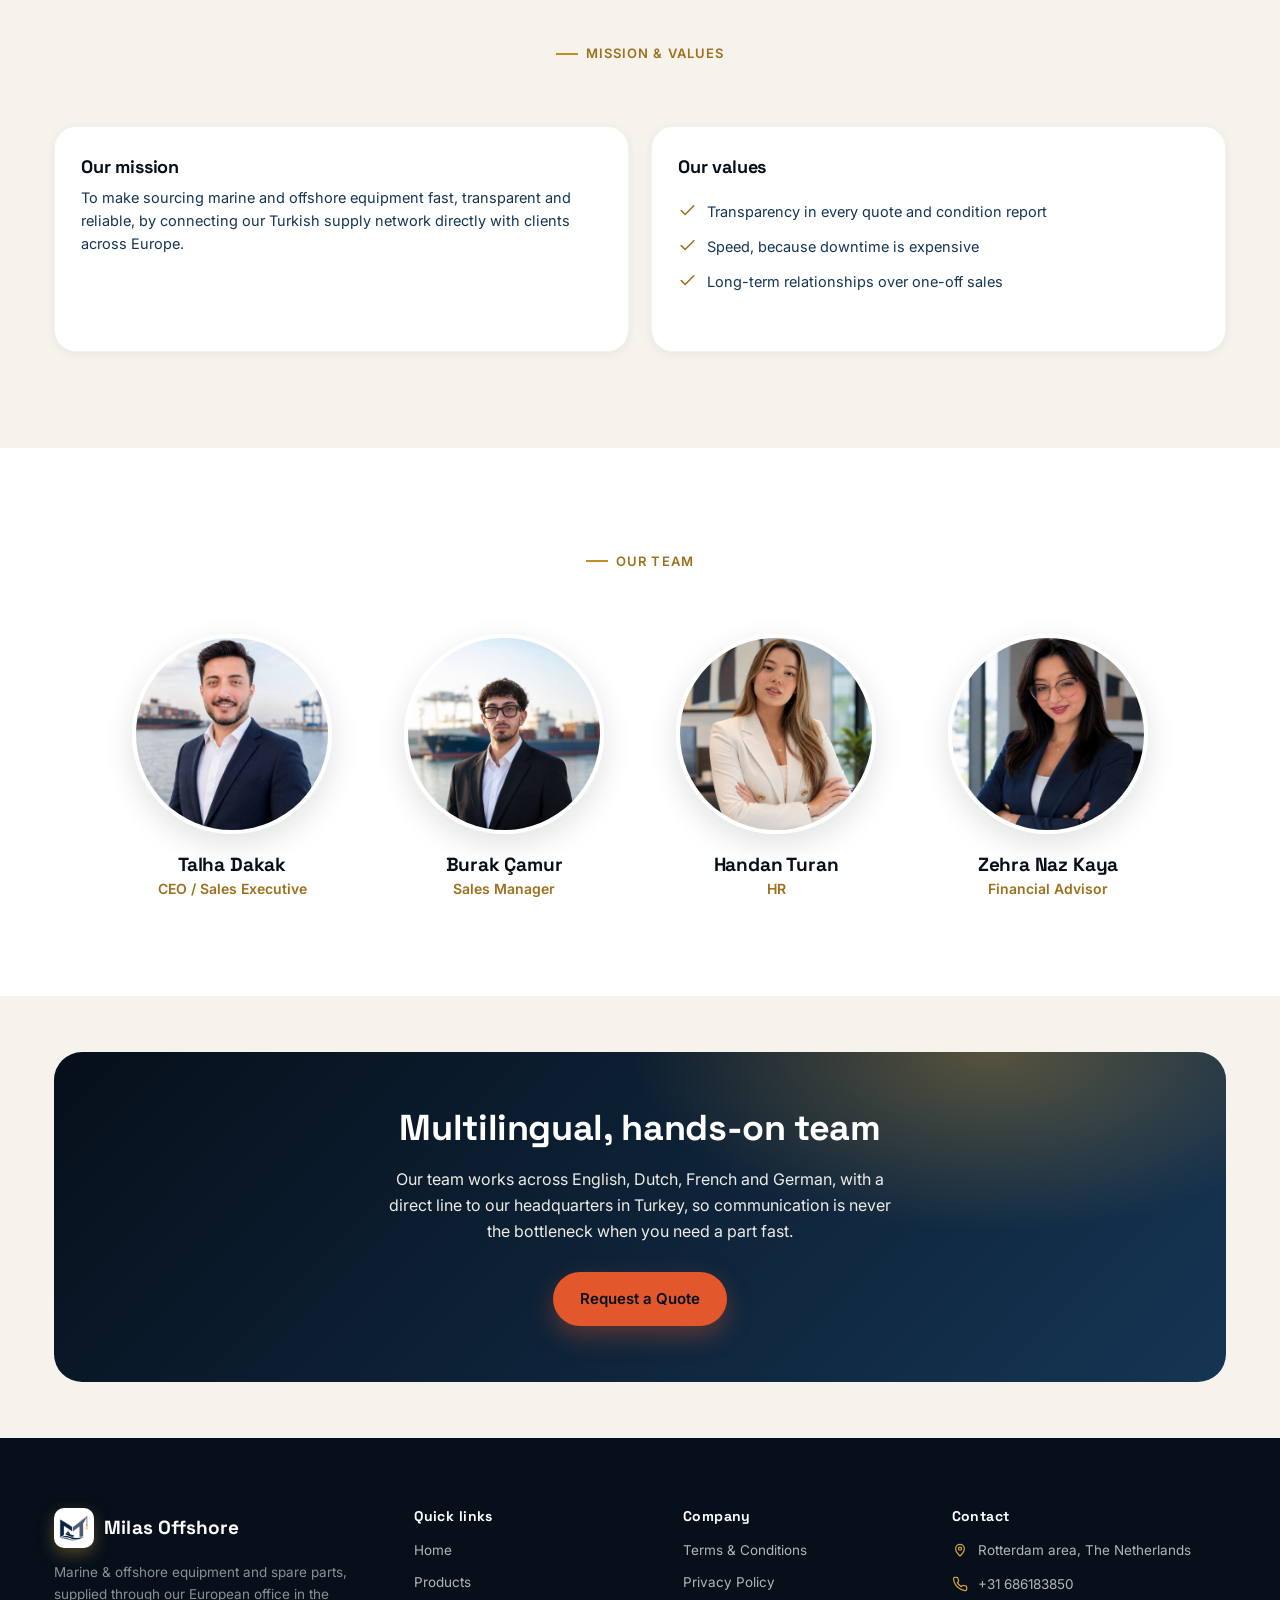
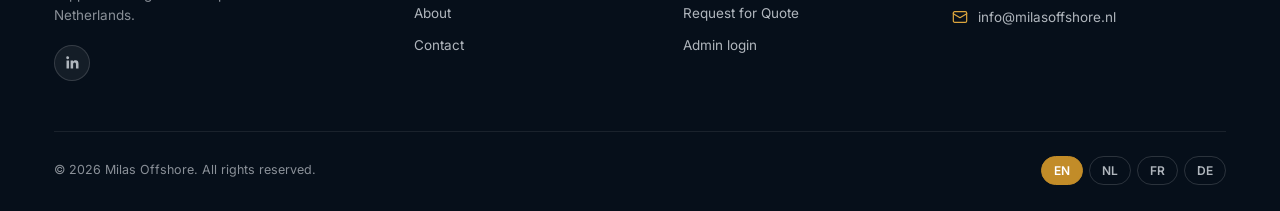
==== commit 174666b0: "Add LinkedIn footer link and SEO meta tags (OG, Twitter, JSON-LD, robots.txt, sitemap.xml)" ====
--- a/about.html
+++ b/about.html
@@ -4,6 +4,19 @@
 <meta charset="UTF-8">
 <meta name="viewport" content="width=device-width, initial-scale=1.0">
 <title data-i18n-title="about_page.title">About | Milas Offshore</title>
+<meta name="description" content="Learn about Milas Offshore - our team, our mission, and our European office in the Netherlands supplying marine & offshore equipment worldwide.">
+<meta name="keywords" content="about Milas Offshore, marine equipment supplier company, offshore equipment supplier company, marine supply team Netherlands">
+<link rel="canonical" href="https://milasoffshore.nl/about.html">
+<meta property="og:type" content="website">
+<meta property="og:site_name" content="Milas Offshore">
+<meta property="og:title" content="About | Milas Offshore">
+<meta property="og:description" content="Our team, our mission, and our European office in the Netherlands supplying marine & offshore equipment worldwide.">
+<meta property="og:image" content="https://milasoffshore.nl/images/logo-full.png">
+<meta property="og:url" content="https://milasoffshore.nl/about.html">
+<meta name="twitter:card" content="summary_large_image">
+<meta name="twitter:title" content="About | Milas Offshore">
+<meta name="twitter:description" content="Our team, our mission, and our European office in the Netherlands supplying marine & offshore equipment worldwide.">
+<meta name="twitter:image" content="https://milasoffshore.nl/images/logo-full.png">
 <link rel="preconnect" href="https://fonts.googleapis.com">
 <link href="https://fonts.googleapis.com/css2?family=Space+Grotesk:wght@500;700&family=Inter:wght@400;500;600;700&display=swap" rel="stylesheet">
 <link rel="icon" type="image/png" href="images/favicon.png">
@@ -160,6 +173,11 @@
           <span class="brand-text" data-i18n="brand.name">Milas Offshore</span>
         </div>
         <p data-i18n="footer.tagline">Marine &amp; offshore equipment and spare parts, supplied through our European office in the Netherlands.</p>
+        <div class="footer-social">
+          <a href="https://www.linkedin.com/company/milasoffshore/" target="_blank" rel="noopener" aria-label="LinkedIn">
+            <svg viewBox="0 0 24 24" fill="currentColor"><path d="M20.45 20.45h-3.56v-5.57c0-1.33-.02-3.03-1.85-3.03-1.85 0-2.14 1.45-2.14 2.94v5.66H9.34V9h3.42v1.56h.05c.48-.9 1.64-1.85 3.38-1.85 3.6 0 4.27 2.37 4.27 5.46v6.28zM5.34 7.43a2.07 2.07 0 110-4.13 2.07 2.07 0 010 4.13zM7.12 20.45H3.56V9h3.56v11.45z"/></svg>
+          </a>
+        </div>
       </div>
       <div>
         <h4 data-i18n="footer.links_t">Quick links</h4>
--- a/css/style.css
+++ b/css/style.css
@@ -427,6 +427,14 @@
 .footer-links a:hover{ color:var(--teal-400); }
 .footer-contact li{ display:flex; gap:10px; font-size:13.5px; margin-bottom:12px; align-items:flex-start; }
 .footer-contact svg{ width:16px; height:16px; color:var(--teal-400); flex-shrink:0; margin-top:2px; }
+.footer-social{ display:flex; gap:10px; margin-top:18px; }
+.footer-social a{
+  width:36px; height:36px; border-radius:50%; display:flex; align-items:center; justify-content:center;
+  background:rgba(255,255,255,.06); border:1px solid rgba(255,255,255,.14); color:var(--steel-300);
+  transition:background .2s ease, color .2s ease, border-color .2s ease;
+}
+.footer-social a:hover{ background:var(--teal-500); color:#fff; border-color:var(--teal-500); }
+.footer-social svg{ width:17px; height:17px; }
 .footer-bottom{ border-top:1px solid rgba(255,255,255,.08); padding-top:24px; display:flex; justify-content:space-between; align-items:center; flex-wrap:wrap; gap:12px; font-size:12.5px; color:var(--steel-400); }
 .footer-lang{ display:flex; gap:6px; }
 .footer-lang button{ background:none; border:1px solid rgba(255,255,255,.15); color:var(--steel-300); padding:6px 12px; border-radius:999px; font-size:12px; font-weight:600; }
